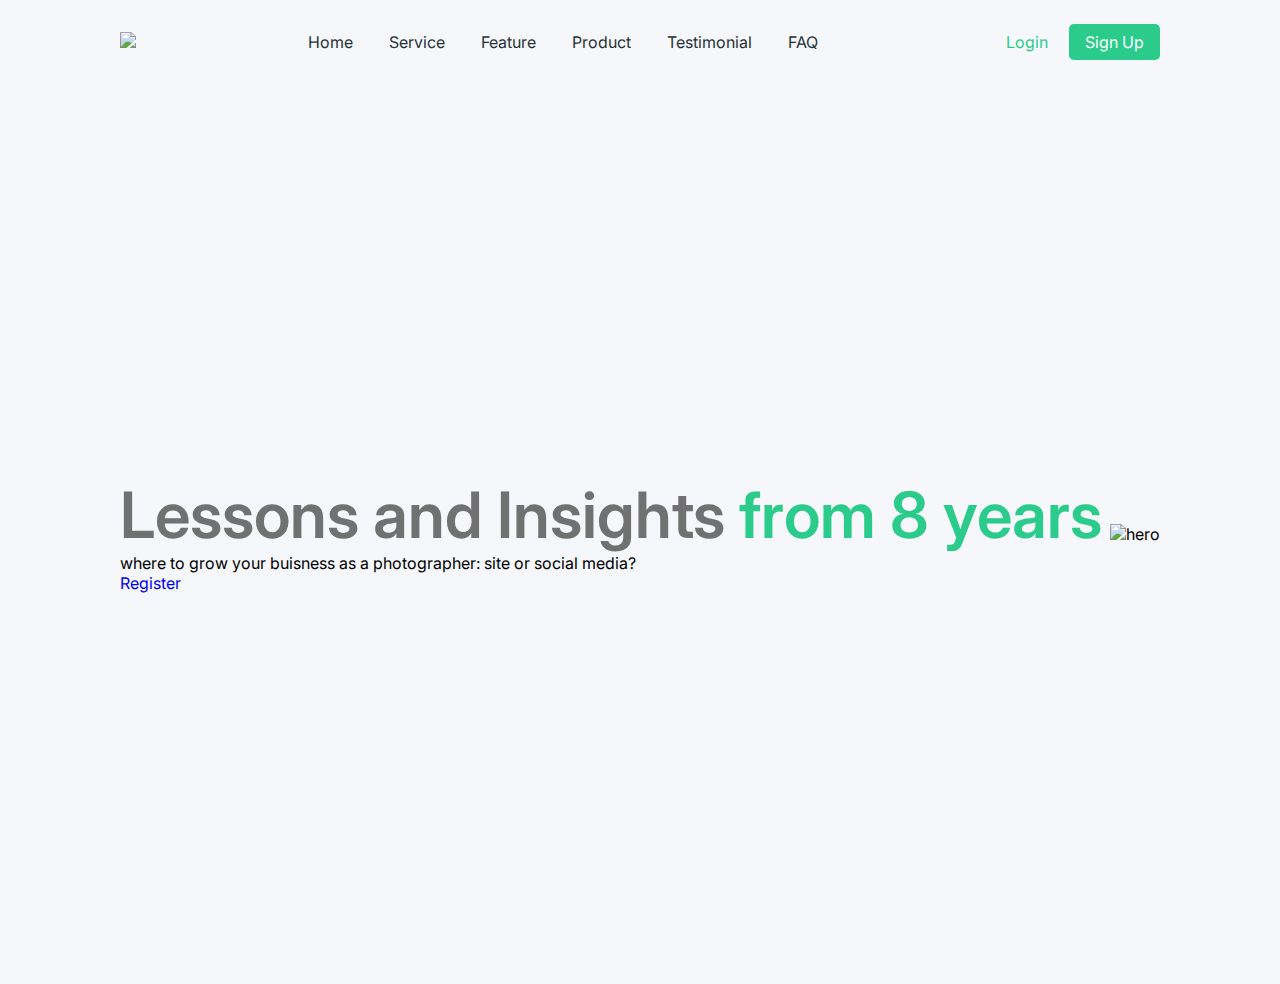
==== index.html @ 5021c99b "first commit" ====
<!DOCTYPE html>
<html>
  <head>
    <title>NexCent</title>
    <link rel="stylesheet" href="style.css" />
  </head>
  <body>
    <header class="header">
      <a href="#"><img src="Logo.svg" /></a>
      <nav class="navbar">
        <a href="#">Home</a>
        <a href="#">Service</a>
        <a href="#">Feature</a>
        <a href="#">Product</a>
        <a href="#">Testimonial</a>
        <a href="#">FAQ</a>
      </nav>
      <div class="logup-btns">
        <a href="#" class="login-btn">Login</a>
        <a href="#" class="signup-btn">Sign Up</a>
      </div>
    </header>
    <section class="hero container">
      <div class="hero-content">
        <h1>Lessons and Insights <span>from 8 years</span></h1>
        <p>
          where to grow your buisness as a photographer: site or social media?
        </p>
        <a href="#">Register</a>
      </div>
      <div>
        <img src="Illustration.svg" alt="hero" />
      </div>
    </section>
    <s
  </body>
</html>
---- style.css ----
@import url("https://fonts.googleapis.com/css2?family=Inter:wght@100..900&display=swap");

:root {
  --Primary-color: #2bcb8b;
  --secondary-color: #263238;
  --info-color: #2194f3;
  --silver-color: #f5f7fa;
  --Neutral-blackcolor: #263238;
  --Grey-color: #717171;
}

* {
  margin: 0;
  padding: 0;
  font-family: "Inter", sans-serif;
  box-sizing: border-box;
  border: none;
  text-decoration: none;
  transition: 0.2s linear;
}

body {
  width: 100%;
  margin: 0 auto;

  overflow: hidden;
}
.header {
  display: flex;
  justify-content: space-between;
  align-items: center;
  padding: 1.7rem 120px;
  background-color: var(--silver-color);
  height: 84px;
}
.header .navbar a {
  margin: 0 1rem;
  color: var(--Neutral-blackcolor);
}

.header .navbar a:hover {
  color: var(--Primary-color);
  border-bottom: 0.1rem solid var(--Primary-color);
  padding-bottom: 0.5rem;
}
.logup-btns {
  display: flex;
  align-items: center;
  justify-content: center;
}
.login-btn {
  color: var(--Primary-color);
  padding: 0.5rem 1rem;
  border-radius: 0.3rem;
  margin-right: 0.3rem;
}
.signup-btn {
  background-color: var(--Primary-color);
  color: #ffffff;

  padding: 0.5rem 1rem;
  border-radius: 0.3rem;
}
.login-btn:hover {
  border: 0.1rem solid var(--Primary-color);
}
.container {
  padding: 0 120px;
}
.hero {
  background-color: var(--silver-color);
  display: flex;
  align-items: center;
  justify-content: space-between;
  height: 100vh;
}
h1,
h2,
h3,
h4,
h5,
h6 {
  color: var(--Grey-color);
}
h1 {
  font-weight: 600;
  font-size: 4rem;
}
.hero .hero-content span {
  color: var(--Primary-color);
}
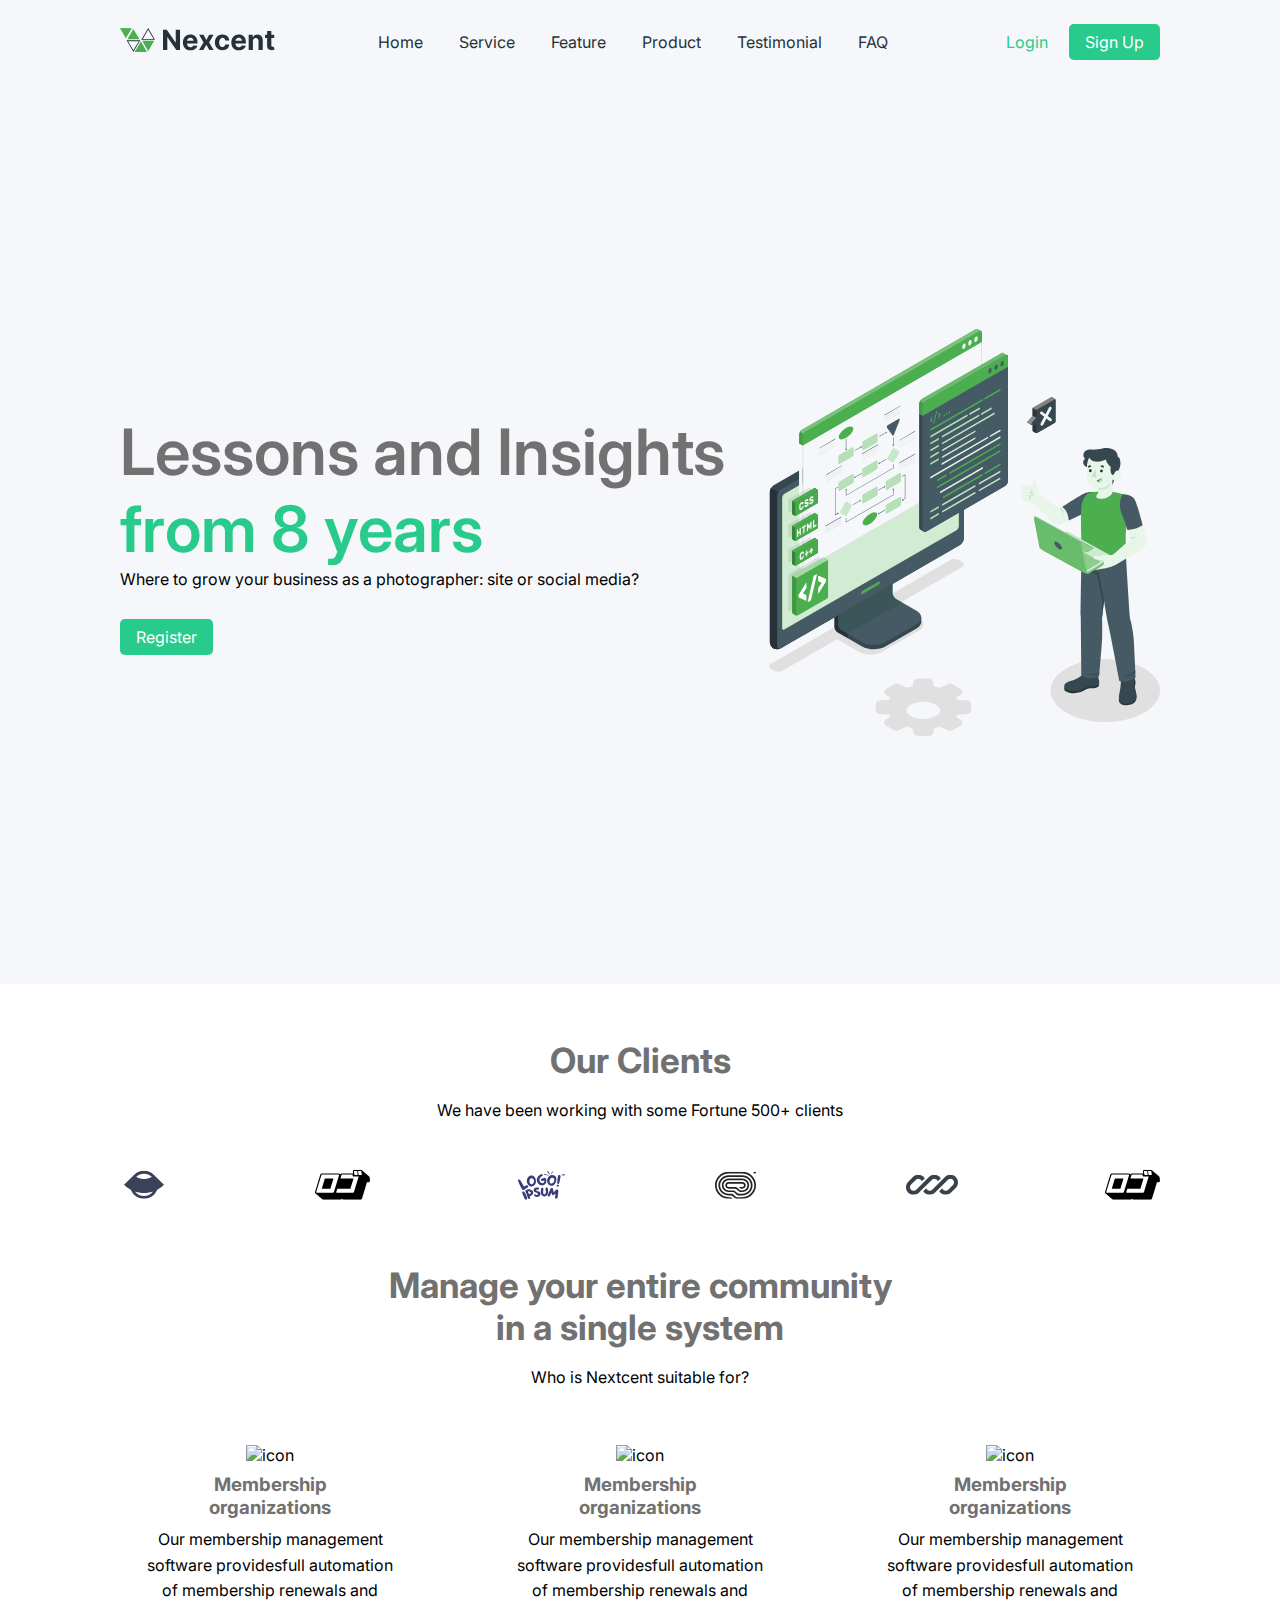
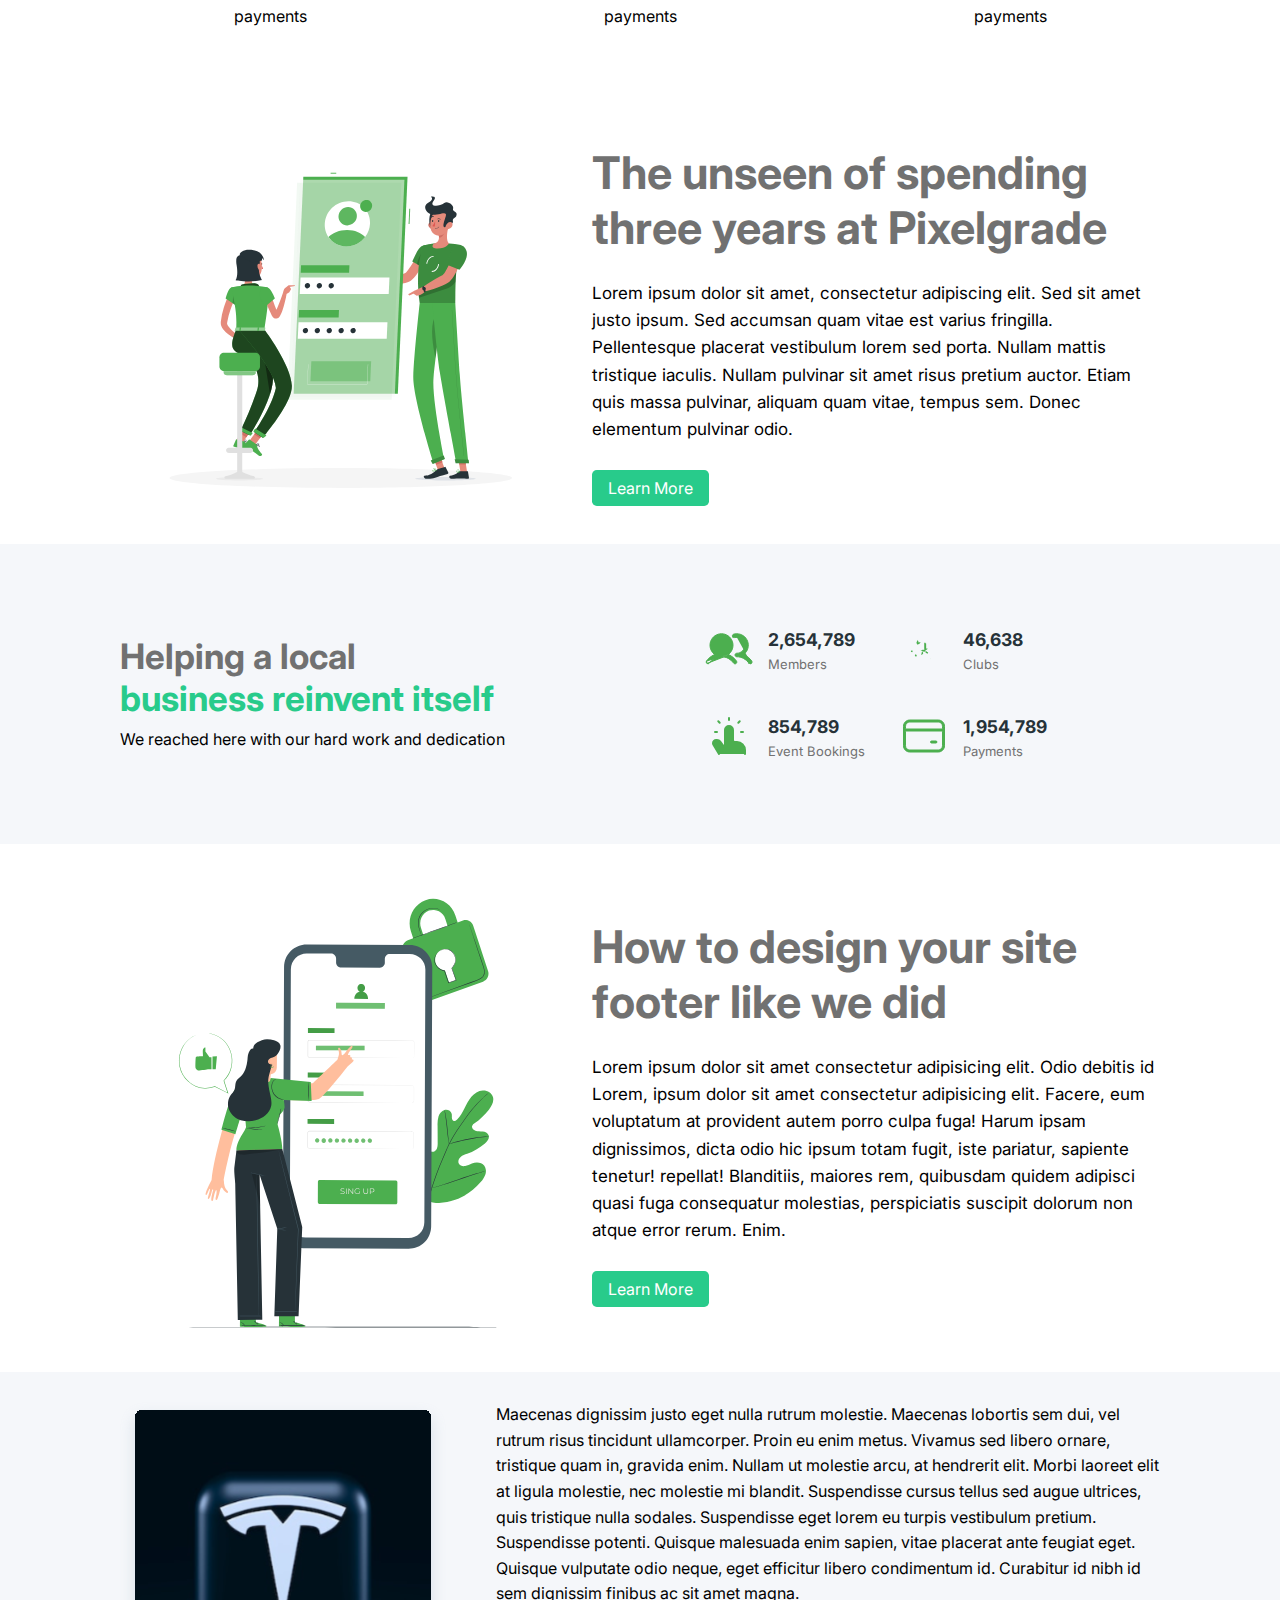
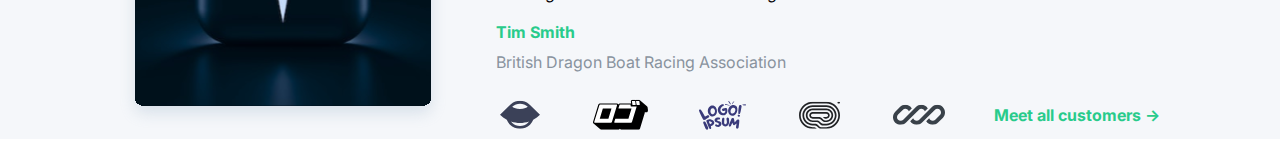
==== commit c9a1f519: "clean up" ====
--- a/index.html
+++ b/index.html
@@ -4,9 +4,10 @@
     <title>NexCent</title>
     <link rel="stylesheet" href="style.css" />
   </head>
+
   <body>
     <header class="header">
-      <a href="#"><img src="Logo.svg" /></a>
+      <a href="#"> <img src="images/Logo.svg" alt="logo" /></a>
       <nav class="navbar">
         <a href="#">Home</a>
         <a href="#">Service</a>
@@ -15,23 +16,148 @@
         <a href="#">Testimonial</a>
         <a href="#">FAQ</a>
       </nav>
-      <div class="logup-btns">
-        <a href="#" class="login-btn">Login</a>
-        <a href="#" class="signup-btn">Sign Up</a>
+      <div class="btns">
+        <a href="#" class="btn-secondary">Login</a>
+        <a href="#" class="btn-primary">Sign Up</a>
       </div>
     </header>
     <section class="hero container">
       <div class="hero-content">
-        <h1>Lessons and Insights <span>from 8 years</span></h1>
+        <h1>Lessons and Insights <span>from 8 years </span></h1>
         <p>
-          where to grow your buisness as a photographer: site or social media?
+          Where to grow your business as a photographer: site or social media?
         </p>
         <a href="#">Register</a>
       </div>
       <div>
-        <img src="Illustration.svg" alt="hero" />
+        <img src="images/Illustration.svg" alt="hero" />
       </div>
     </section>
-    <s
+    <section class="container clients">
+      <h2>Our Clients</h2>
+      <p>We have been working with some Fortune 500+ clients</p>
+      <div class="logos">
+        <img src="images/Logo-0.svg" alt="logo 1" />
+        <img src="images/Logo-1.svg" alt="logo 2" />
+        <img src="images/Logo-2.svg" alt="Logo 3" />
+        <img src="images/Logo-3.svg" alt="Logo 4" />
+        <img src="images/Logo-4.svg" alt="Logo-5" />
+        <img src="images/Logo-5.svg" alt="logo 6" />
+      </div>
+    </section>
+    <section class="container who">
+      <h2>Manage your entire community <br> in a single system</h2>
+      <p>Who is Nextcent suitable for?</p>
+      <div class="suitable-items">
+        <div class="suitable-card">
+          <img src="images/icon-1.svg" alt="icon" />
+          <h3>Membership <br> organizations</h3>
+          <p>
+            Our membership management software providesfull automation of
+            membership renewals and payments
+          </p>
+        </div>
+        <div class="suitable-card">
+          <img src="images/icon-2.svg" alt="icon" />
+          <h3>Membership </br> organizations</h3>
+          <p>
+            Our membership management software providesfull automation of
+            membership renewals and payments
+          </p>
+        </div>
+        <div class="suitable-card">
+          <img src="images/icon-3.svg" alt="icon" />
+          <h3>Membership </br>organizations</h3>
+          <p>
+            Our membership management software providesfull automation of
+            membership renewals and payments
+          </p>
+        </div>
+      </div>
+    </section>
+    <section class="container unseen">
+      <div>
+        <img src="images/unseen-img.svg" alt="unseen img">
+      </div>
+      <div class="unseen-content">
+        <h3 class="unseen-header">The unseen of spending three years at Pixelgrade</h3>
+        <p>Lorem ipsum dolor sit amet, consectetur adipiscing elit. Sed sit amet justo ipsum. Sed accumsan quam vitae est varius fringilla. Pellentesque placerat vestibulum lorem sed porta. Nullam mattis tristique iaculis. Nullam pulvinar sit amet risus pretium auctor. Etiam quis massa pulvinar, aliquam quam vitae, tempus sem. Donec elementum pulvinar odio.</p>
+      <a href="#">Learn More</a>
+      </div>
+    </section>
+    <section class="container local">
+      <div>
+        <h3>Helping a local  <span> </br>business reinvent itself</span></h3>
+        <p>We reached here with our hard work and dedication</p>
+      </div>
+      <div class="main">
+      <div class="item-div">
+        <div class="icon-div">
+          <img src="images/Icon-1-local.svg" alt="icon">
+        </div>
+        <div>
+          <p class="local-number">2,654,789</p>
+          <p class="local-p">Members</p>
+        </div>
+      </div>
+      <div class="item-div">
+        <div class="icon-div">
+          <img src="images/Icon-2-local.svg" alt="icon">
+        </div>
+        <div>
+          <p class="local-number">46,638</p>
+          <p class="local-p">Clubs</p>
+        </div>
+      </div>
+      <div class="item-div">
+        <div class="icon-div">
+          <img src="images/Icon-3-local.svg" alt="icon">
+        </div>
+        <div>
+          <p class="local-number">854,789</p>
+          <p class="local-p">Event Bookings</p>
+        </div>
+      </div>
+      <div class="item-div">
+        <div class="icon-div">
+          <img src="images/Icon-4-local.svg" alt="icon">
+        </div>
+        <div>
+          <p class="local-number">1,954,789</p>
+          <p class="local-p">Payments</p>
+        </div>
+      </div>
+      </div>
+    </section>
+    <section class="container pana">
+      <div>
+        <img src="images/pana.svg" alt="Illustration">
+      </div>
+      <div>
+        <h3>How to design your site footer like we did</h3>
+        <p> Lorem ipsum dolor sit amet consectetur adipisicing elit. Odio debitis id Lorem, ipsum dolor sit amet consectetur adipisicing elit. Facere, eum voluptatum at provident autem porro culpa fuga! Harum ipsam dignissimos, dicta odio hic ipsum totam fugit, iste pariatur, sapiente tenetur! repellat! Blanditiis, maiores rem, quibusdam quidem adipisci quasi fuga consequatur molestias, perspiciatis suscipit dolorum non atque error rerum. Enim.</p>
+        <a href="#">Learn More</a>
+      </div>
+    </section>
+    <section class="container tesla">
+      <div>
+        <img src="images/tesla-img.svg" alt="tesla logo" class="tesla-img">
+      </div>
+      <div>
+        
+        <p>Maecenas dignissim justo eget nulla rutrum molestie. Maecenas lobortis sem dui, vel rutrum risus tincidunt ullamcorper. Proin eu enim metus. Vivamus sed libero ornare, tristique quam in, gravida enim. Nullam ut molestie arcu, at hendrerit elit. Morbi laoreet elit at ligula molestie, nec molestie mi blandit. Suspendisse cursus tellus sed augue ultrices, quis tristique nulla sodales. Suspendisse eget lorem eu turpis vestibulum pretium. Suspendisse potenti. Quisque malesuada enim sapien, vitae placerat ante feugiat eget. Quisque vulputate odio neque, eget efficitur libero condimentum id. Curabitur id nibh id sem dignissim finibus ac sit amet magna.</p>
+      <strong>Tim Smith</strong>
+      <p class="light">British Dragon Boat Racing Association</p>
+      <div class="tesla-logos">
+
+        <img src="images/Logo-0.svg" alt="logo 1" />
+        <img src="images/Logo-1.svg" alt="logo 2" />
+        <img src="images/Logo-2.svg" alt="Logo 3" />
+        <img src="images/Logo-3.svg" alt="Logo 4" />
+        <img src="images/Logo-4.svg" alt="Logo-5" />
+        <strong>Meet all customers &rarr;</strong>
+      </div>
+      </div>
+    </section>
   </body>
 </html>
--- a/style.css
+++ b/style.css
@@ -1,41 +1,46 @@
 @import url("https://fonts.googleapis.com/css2?family=Inter:wght@100..900&display=swap");
 
 :root {
-  --Primary-color: #2bcb8b;
-  --secondary-color: #263238;
-  --info-color: #2194f3;
-  --silver-color: #f5f7fa;
-  --Neutral-blackcolor: #263238;
+  --Primary-color: #28cb8b;
+  --Secoundary-color: #263238;
+  --Info-color: #2194f3;
+  --Silver-color: #f5f7fa;
+  --Neutral-black-color: #263238;
   --Grey-color: #717171;
+  --Light-Grey-color: #89939e;
+}
+
+body {
+  max-width: 1440px;
+  width: 100%;
+  margin: auto;
+  overflow-x: hidden;
 }
 
 * {
   margin: 0;
   padding: 0;
-  font-family: "Inter", sans-serif;
   box-sizing: border-box;
   border: none;
   text-decoration: none;
+  font-family: "Inter", sans-serif;
   transition: 0.2s linear;
 }
-
-body {
-  width: 100%;
-  margin: 0 auto;
-
-  overflow: hidden;
+p {
+  line-height: 1.6;
 }
 .header {
-  display: flex;
-  justify-content: space-between;
-  align-items: center;
+  background-color: var(--Silver-color);
+  display: flex;
+  align-items: center;
+  justify-content: space-between;
   padding: 1.7rem 120px;
-  background-color: var(--silver-color);
   height: 84px;
 }
+
 .header .navbar a {
   margin: 0 1rem;
-  color: var(--Neutral-blackcolor);
+  color: var(--Neutral-black-color);
 }
 
 .header .navbar a:hover {
@@ -43,37 +48,51 @@
   border-bottom: 0.1rem solid var(--Primary-color);
   padding-bottom: 0.5rem;
 }
-.logup-btns {
-  display: flex;
-  align-items: center;
-  justify-content: center;
-}
-.login-btn {
-  color: var(--Primary-color);
-  padding: 0.5rem 1rem;
-  border-radius: 0.3rem;
-  margin-right: 0.3rem;
-}
-.signup-btn {
-  background-color: var(--Primary-color);
-  color: #ffffff;
-
-  padding: 0.5rem 1rem;
-  border-radius: 0.3rem;
-}
-.login-btn:hover {
+
+.btns {
+  display: flex;
+  align-items: center;
+  justify-content: center;
+}
+
+.btn-primary {
+  background-color: var(--Primary-color);
+  color: #ffffff;
+  padding: 0.5rem 1rem;
+  border-radius: 0.3rem;
+  margin-left: 0.3rem;
+}
+
+.btn-secondary {
+  color: var(--Primary-color);
+  padding: 0.5rem 1rem;
+  border-radius: 0.3rem;
+}
+
+.btn-secondary:hover {
   border: 0.1rem solid var(--Primary-color);
 }
+
 .container {
   padding: 0 120px;
 }
+.hero-content a:link {
+  background-color: var(--Primary-color);
+  color: #ffffff;
+  padding: 0.5rem 1rem;
+  border-radius: 0.3rem;
+  display: inline-block;
+  margin-top: 1.7rem;
+}
 .hero {
-  background-color: var(--silver-color);
+  background-color: var(--Silver-color);
   display: flex;
   align-items: center;
   justify-content: space-between;
   height: 100vh;
-}
+  margin-bottom: 40px;
+}
+
 h1,
 h2,
 h3,
@@ -82,10 +101,170 @@
 h6 {
   color: var(--Grey-color);
 }
+
 h1 {
   font-weight: 600;
   font-size: 4rem;
 }
-.hero .hero-content span {
-  color: var(--Primary-color);
-}
+
+.hero .hero_content span {
+  color: var(--Primary-color);
+}
+
+.clients,
+.who {
+  display: flex;
+  flex-direction: column;
+  gap: 17px;
+  align-items: center;
+  width: 100%;
+  padding-top: 15px;
+  padding-bottom: 15px;
+  margin-bottom: 25px;
+}
+h2 {
+  font-size: 35px;
+  text-align: center;
+}
+
+.logos {
+  display: flex;
+  width: 100%;
+  justify-content: space-between;
+  margin-top: 20px;
+}
+
+.suitable-items {
+  display: flex;
+  justify-content: space-between;
+  width: 100%;
+
+  /* display: inline-flex; */
+}
+
+.suitable-card {
+  width: 300px;
+  height: 260px;
+  display: flex;
+  flex-direction: column;
+  padding: 24px;
+  gap: 8px;
+  text-align: center;
+  align-items: center;
+  justify-content: center;
+}
+
+.unseen {
+  display: flex;
+  align-items: center;
+  justify-content: center;
+  gap: 30px;
+}
+.unseen-header {
+  font-size: 45px;
+  margin-bottom: 25px;
+}
+.unseen p {
+  font-size: 17px;
+}
+.unseen-content a {
+  background-color: var(--Primary-color);
+  color: #ffffff;
+  padding: 0.5rem 1rem;
+  border-radius: 0.3rem;
+  display: inline-block;
+  margin-top: 1.7rem;
+}
+
+.local {
+  display: flex;
+  gap: 200px;
+  align-items: center;
+  background-color: var(--Silver-color);
+  height: 300px;
+  width: 100%;
+  margin-bottom: 20px;
+  /* justify-content: space-between; */
+}
+.local h3 {
+  font-size: 35px;
+  margin-bottom: 8px;
+}
+span {
+  color: var(--Primary-color);
+}
+.item-div {
+  display: flex;
+  gap: 15px;
+  align-items: center;
+}
+.main {
+  display: grid;
+  grid-template-columns: 1fr 1fr;
+  grid-template-rows: 1fr 1fr;
+  gap: 35px;
+}
+.local-number {
+  font-weight: bold;
+  color: var(--Secoundary-color);
+  font-size: 1.1rem;
+}
+.local-p {
+  font-size: 13px;
+  color: var(--Grey-color);
+}
+
+.pana {
+  display: flex;
+  align-items: center;
+  justify-content: center;
+  gap: 30px;
+  padding-top: 30px;
+  margin-bottom: 40px;
+}
+.pana h3 {
+  font-size: 45px;
+  margin-bottom: 25px;
+}
+.pana p {
+  font-size: 17px;
+}
+.pana a {
+  background-color: var(--Primary-color);
+  color: #ffffff;
+  padding: 0.5rem 1rem;
+  border-radius: 0.3rem;
+  display: inline-block;
+  margin-top: 1.7rem;
+}
+
+.tesla {
+  display: flex;
+
+  gap: 50px;
+  padding-top: 30px;
+  margin-bottom: 20px;
+  background-color: var(--Silver-color);
+}
+.tesla-img {
+  width: 326px;
+  height: 326px;
+  /* border-radius: 8px; */
+}
+.tesla strong {
+  color: var(--Primary-color);
+}
+.tesla p {
+  margin-bottom: 15px;
+}
+.light {
+  font-size: 1rem;
+  font-weight: 400;
+  color: var(--Light-Grey-color);
+  margin-top: 8px;
+}
+.tesla-logos {
+  display: flex;
+  justify-content: space-between;
+  align-items: center;
+}
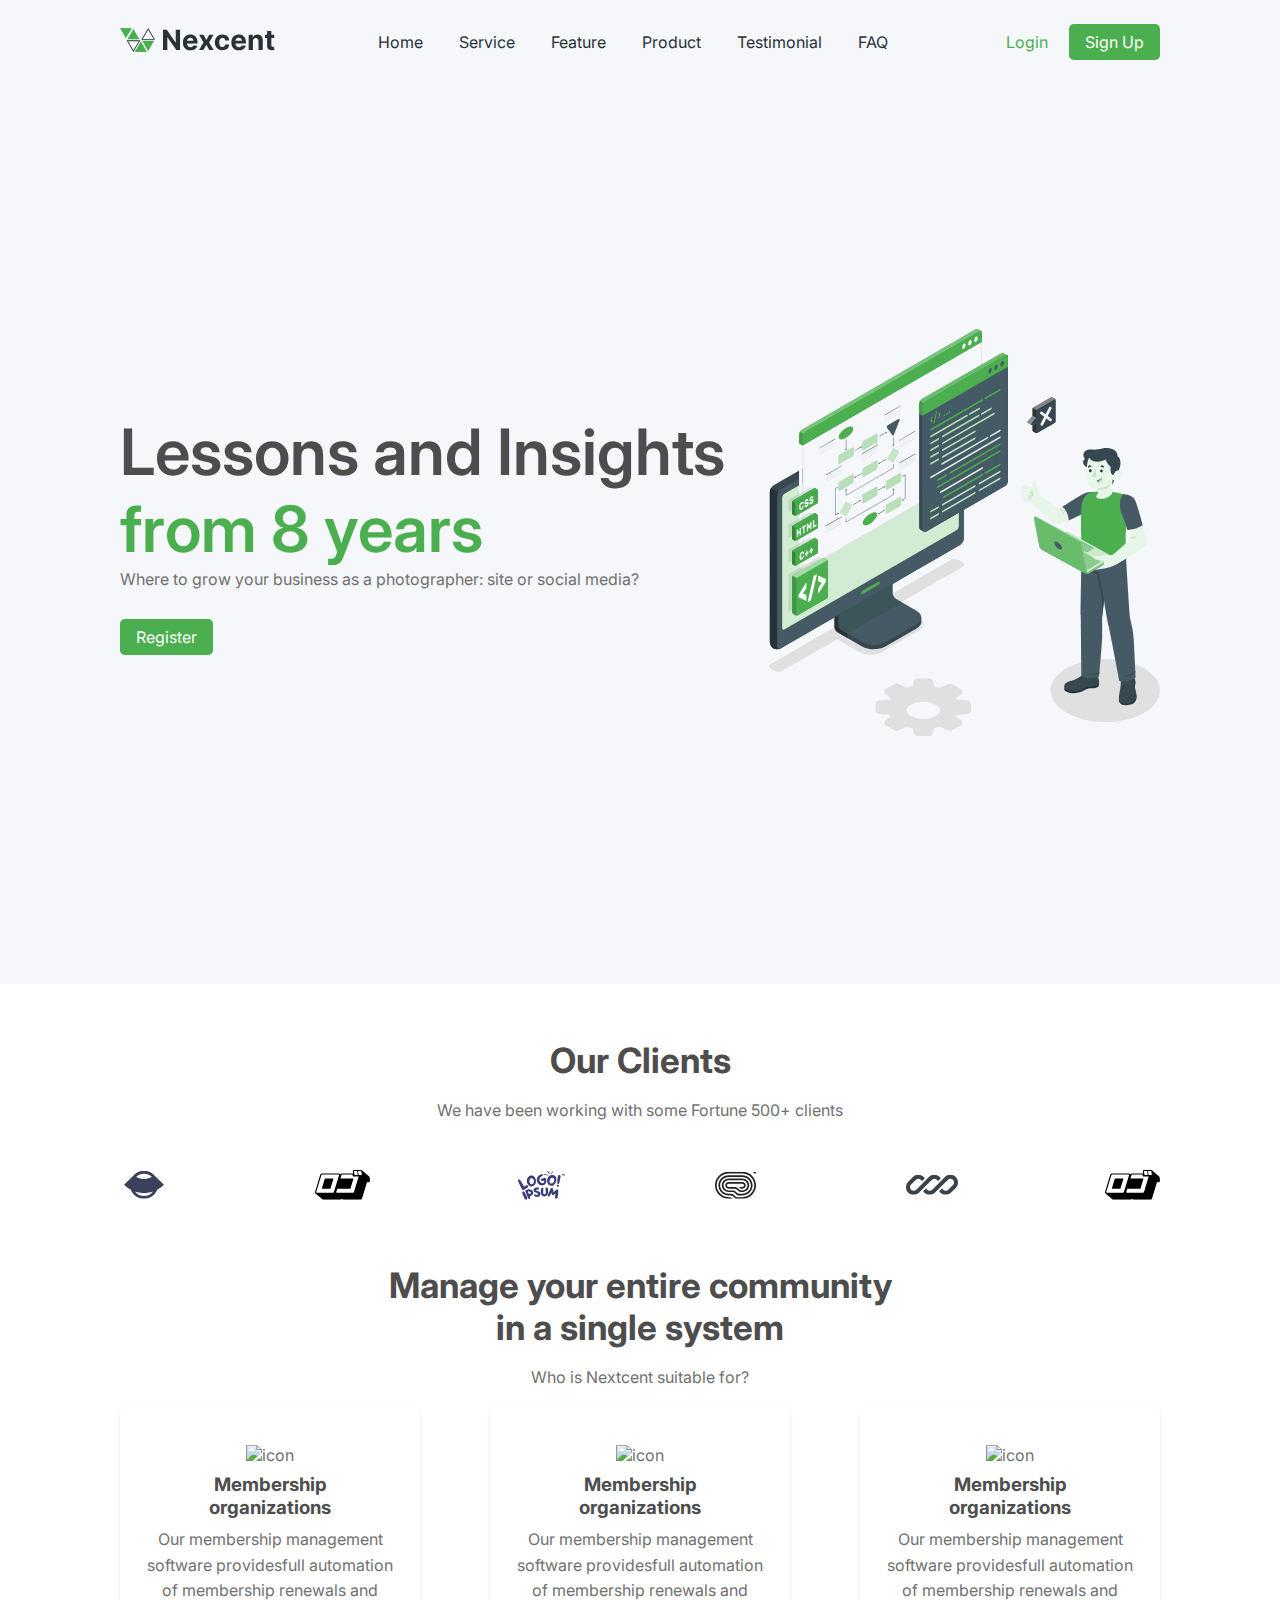
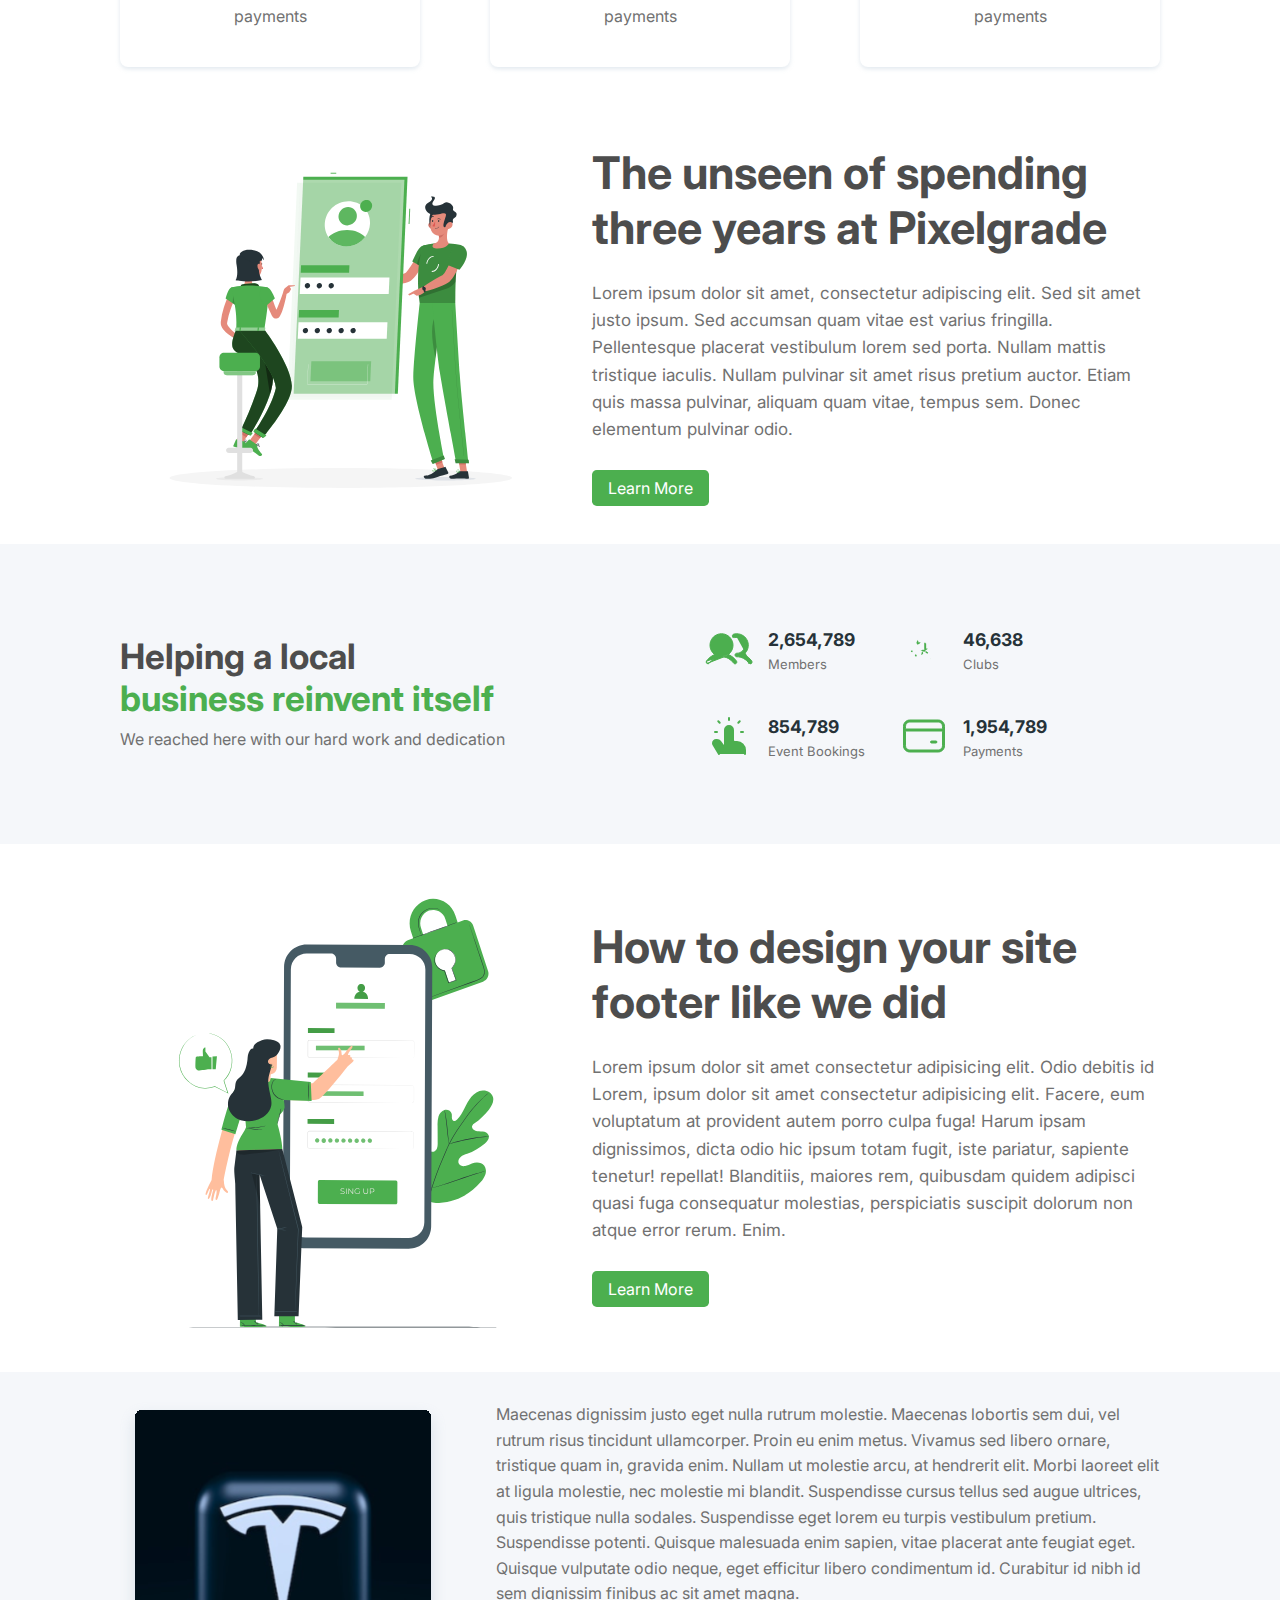
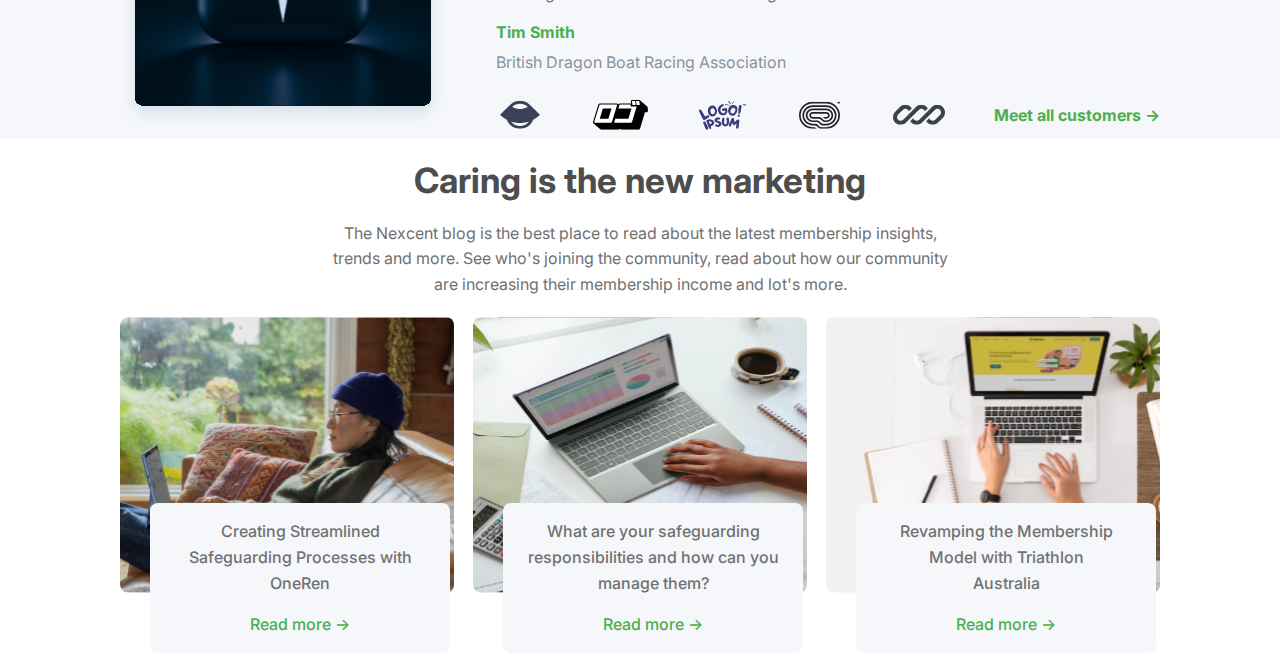
==== commit 91395f15: "update" ====
--- a/index.html
+++ b/index.html
@@ -46,12 +46,18 @@
       </div>
     </section>
     <section class="container who">
-      <h2>Manage your entire community <br> in a single system</h2>
+      <h2>
+        Manage your entire community <br />
+        in a single system
+      </h2>
       <p>Who is Nextcent suitable for?</p>
       <div class="suitable-items">
         <div class="suitable-card">
           <img src="images/icon-1.svg" alt="icon" />
-          <h3>Membership <br> organizations</h3>
+          <h3>
+            Membership <br />
+            organizations
+          </h3>
           <p>
             Our membership management software providesfull automation of
             membership renewals and payments
@@ -59,7 +65,10 @@
         </div>
         <div class="suitable-card">
           <img src="images/icon-2.svg" alt="icon" />
-          <h3>Membership </br> organizations</h3>
+          <h3>
+            Membership <br />
+            organizations
+          </h3>
           <p>
             Our membership management software providesfull automation of
             membership renewals and payments
@@ -67,7 +76,7 @@
         </div>
         <div class="suitable-card">
           <img src="images/icon-3.svg" alt="icon" />
-          <h3>Membership </br>organizations</h3>
+          <h3>Membership <br />organizations</h3>
           <p>
             Our membership management software providesfull automation of
             membership renewals and payments
@@ -77,86 +86,152 @@
     </section>
     <section class="container unseen">
       <div>
-        <img src="images/unseen-img.svg" alt="unseen img">
+        <img src="images/unseen-img.svg" alt="unseen img" />
       </div>
       <div class="unseen-content">
-        <h3 class="unseen-header">The unseen of spending three years at Pixelgrade</h3>
-        <p>Lorem ipsum dolor sit amet, consectetur adipiscing elit. Sed sit amet justo ipsum. Sed accumsan quam vitae est varius fringilla. Pellentesque placerat vestibulum lorem sed porta. Nullam mattis tristique iaculis. Nullam pulvinar sit amet risus pretium auctor. Etiam quis massa pulvinar, aliquam quam vitae, tempus sem. Donec elementum pulvinar odio.</p>
-      <a href="#">Learn More</a>
+        <h3 class="unseen-header">
+          The unseen of spending three years at Pixelgrade
+        </h3>
+        <p>
+          Lorem ipsum dolor sit amet, consectetur adipiscing elit. Sed sit amet
+          justo ipsum. Sed accumsan quam vitae est varius fringilla.
+          Pellentesque placerat vestibulum lorem sed porta. Nullam mattis
+          tristique iaculis. Nullam pulvinar sit amet risus pretium auctor.
+          Etiam quis massa pulvinar, aliquam quam vitae, tempus sem. Donec
+          elementum pulvinar odio.
+        </p>
+        <a href="#">Learn More</a>
       </div>
     </section>
     <section class="container local">
       <div>
-        <h3>Helping a local  <span> </br>business reinvent itself</span></h3>
+        <h3>
+          Helping a local <span> <br />business reinvent itself</span>
+        </h3>
         <p>We reached here with our hard work and dedication</p>
       </div>
       <div class="main">
-      <div class="item-div">
-        <div class="icon-div">
-          <img src="images/Icon-1-local.svg" alt="icon">
-        </div>
-        <div>
-          <p class="local-number">2,654,789</p>
-          <p class="local-p">Members</p>
-        </div>
-      </div>
-      <div class="item-div">
-        <div class="icon-div">
-          <img src="images/Icon-2-local.svg" alt="icon">
-        </div>
-        <div>
-          <p class="local-number">46,638</p>
-          <p class="local-p">Clubs</p>
-        </div>
-      </div>
-      <div class="item-div">
-        <div class="icon-div">
-          <img src="images/Icon-3-local.svg" alt="icon">
-        </div>
-        <div>
-          <p class="local-number">854,789</p>
-          <p class="local-p">Event Bookings</p>
-        </div>
-      </div>
-      <div class="item-div">
-        <div class="icon-div">
-          <img src="images/Icon-4-local.svg" alt="icon">
-        </div>
-        <div>
-          <p class="local-number">1,954,789</p>
-          <p class="local-p">Payments</p>
-        </div>
-      </div>
+        <div class="item-div">
+          <div class="icon-div">
+            <img src="images/Icon-1-local.svg" alt="icon" />
+          </div>
+          <div>
+            <p class="local-number">2,654,789</p>
+            <p class="local-p">Members</p>
+          </div>
+        </div>
+        <div class="item-div">
+          <div class="icon-div">
+            <img src="images/Icon-2-local.svg" alt="icon" />
+          </div>
+          <div>
+            <p class="local-number">46,638</p>
+            <p class="local-p">Clubs</p>
+          </div>
+        </div>
+        <div class="item-div">
+          <div class="icon-div">
+            <img src="images/Icon-3-local.svg" alt="icon" />
+          </div>
+          <div>
+            <p class="local-number">854,789</p>
+            <p class="local-p">Event Bookings</p>
+          </div>
+        </div>
+        <div class="item-div">
+          <div class="icon-div">
+            <img src="images/Icon-4-local.svg" alt="icon" />
+          </div>
+          <div>
+            <p class="local-number">1,954,789</p>
+            <p class="local-p">Payments</p>
+          </div>
+        </div>
       </div>
     </section>
     <section class="container pana">
       <div>
-        <img src="images/pana.svg" alt="Illustration">
+        <img src="images/pana.svg" alt="Illustration" />
       </div>
       <div>
         <h3>How to design your site footer like we did</h3>
-        <p> Lorem ipsum dolor sit amet consectetur adipisicing elit. Odio debitis id Lorem, ipsum dolor sit amet consectetur adipisicing elit. Facere, eum voluptatum at provident autem porro culpa fuga! Harum ipsam dignissimos, dicta odio hic ipsum totam fugit, iste pariatur, sapiente tenetur! repellat! Blanditiis, maiores rem, quibusdam quidem adipisci quasi fuga consequatur molestias, perspiciatis suscipit dolorum non atque error rerum. Enim.</p>
+        <p>
+          Lorem ipsum dolor sit amet consectetur adipisicing elit. Odio debitis
+          id Lorem, ipsum dolor sit amet consectetur adipisicing elit. Facere,
+          eum voluptatum at provident autem porro culpa fuga! Harum ipsam
+          dignissimos, dicta odio hic ipsum totam fugit, iste pariatur, sapiente
+          tenetur! repellat! Blanditiis, maiores rem, quibusdam quidem adipisci
+          quasi fuga consequatur molestias, perspiciatis suscipit dolorum non
+          atque error rerum. Enim.
+        </p>
         <a href="#">Learn More</a>
       </div>
     </section>
     <section class="container tesla">
       <div>
-        <img src="images/tesla-img.svg" alt="tesla logo" class="tesla-img">
-      </div>
-      <div>
-        
-        <p>Maecenas dignissim justo eget nulla rutrum molestie. Maecenas lobortis sem dui, vel rutrum risus tincidunt ullamcorper. Proin eu enim metus. Vivamus sed libero ornare, tristique quam in, gravida enim. Nullam ut molestie arcu, at hendrerit elit. Morbi laoreet elit at ligula molestie, nec molestie mi blandit. Suspendisse cursus tellus sed augue ultrices, quis tristique nulla sodales. Suspendisse eget lorem eu turpis vestibulum pretium. Suspendisse potenti. Quisque malesuada enim sapien, vitae placerat ante feugiat eget. Quisque vulputate odio neque, eget efficitur libero condimentum id. Curabitur id nibh id sem dignissim finibus ac sit amet magna.</p>
-      <strong>Tim Smith</strong>
-      <p class="light">British Dragon Boat Racing Association</p>
-      <div class="tesla-logos">
-
-        <img src="images/Logo-0.svg" alt="logo 1" />
-        <img src="images/Logo-1.svg" alt="logo 2" />
-        <img src="images/Logo-2.svg" alt="Logo 3" />
-        <img src="images/Logo-3.svg" alt="Logo 4" />
-        <img src="images/Logo-4.svg" alt="Logo-5" />
-        <strong>Meet all customers &rarr;</strong>
-      </div>
+        <img src="images/tesla-img.svg" alt="tesla logo" class="tesla-img" />
+      </div>
+      <div>
+        <p>
+          Maecenas dignissim justo eget nulla rutrum molestie. Maecenas lobortis
+          sem dui, vel rutrum risus tincidunt ullamcorper. Proin eu enim metus.
+          Vivamus sed libero ornare, tristique quam in, gravida enim. Nullam ut
+          molestie arcu, at hendrerit elit. Morbi laoreet elit at ligula
+          molestie, nec molestie mi blandit. Suspendisse cursus tellus sed augue
+          ultrices, quis tristique nulla sodales. Suspendisse eget lorem eu
+          turpis vestibulum pretium. Suspendisse potenti. Quisque malesuada enim
+          sapien, vitae placerat ante feugiat eget. Quisque vulputate odio
+          neque, eget efficitur libero condimentum id. Curabitur id nibh id sem
+          dignissim finibus ac sit amet magna.
+        </p>
+        <strong>Tim Smith</strong>
+        <p class="light">British Dragon Boat Racing Association</p>
+        <div class="tesla-logos">
+          <img src="images/Logo-0.svg" alt="logo 1" />
+          <img src="images/Logo-1.svg" alt="logo 2" />
+          <img src="images/Logo-2.svg" alt="Logo 3" />
+          <img src="images/Logo-3.svg" alt="Logo 4" />
+          <img src="images/Logo-4.svg" alt="Logo-5" />
+          <strong>Meet all customers &rarr;</strong>
+        </div>
+      </div>
+    </section>
+    <section class="container caring">
+      <h2>Caring is the new marketing</h2>
+      <p>
+        The Nexcent blog is the best place to read about the latest membership
+        insights, <br />trends and more. See who's joining the community, read
+        about how our community <br />are increasing their membership income and
+        lot's more.​
+      </p>
+      <div class="position">
+        <div class="bkgrd-div one">
+          <div class="inner-div">
+            <p>
+              Creating Streamlined <br />Safeguarding Processes with
+              <br />OneRen
+            </p>
+            <p class="read-more">Read more &rarr;</p>
+          </div>
+        </div>
+        <div class="bkgrd-div two">
+          <div class="inner-div">
+            <p>
+              What are your safeguarding responsibilities and how can you manage
+              them?
+            </p>
+            <p class="read-more">Read more &rarr;</p>
+          </div>
+        </div>
+        <div class="bkgrd-div three">
+          <div class="inner-div">
+            <p>
+              Revamping the Membership <br />Model with Triathlon
+              <br />Australia
+            </p>
+            <p class="read-more">Read more &rarr;</p>
+          </div>
+        </div>
       </div>
     </section>
   </body>
--- a/style.css
+++ b/style.css
@@ -1,13 +1,16 @@
 @import url("https://fonts.googleapis.com/css2?family=Inter:wght@100..900&display=swap");
 
 :root {
-  --Primary-color: #28cb8b;
+  --Primary-color: #4caf4f;
   --Secoundary-color: #263238;
   --Info-color: #2194f3;
   --Silver-color: #f5f7fa;
   --Neutral-black-color: #263238;
+  --heading-color: #4d4d4d;
   --Grey-color: #717171;
   --Light-Grey-color: #89939e;
+  --inner-div-color: #f5f7fa;
+  --shadow-color: #abbed1;
 }
 
 body {
@@ -15,6 +18,7 @@
   width: 100%;
   margin: auto;
   overflow-x: hidden;
+  color: var(--Grey-color);
 }
 
 * {
@@ -99,7 +103,7 @@
 h4,
 h5,
 h6 {
-  color: var(--Grey-color);
+  color: var(--heading-color);
 }
 
 h1 {
@@ -148,10 +152,12 @@
   display: flex;
   flex-direction: column;
   padding: 24px;
+  border-radius: 8px;
   gap: 8px;
   text-align: center;
   align-items: center;
   justify-content: center;
+  box-shadow: 0 2px 4px #abbed157;
 }
 
 .unseen {
@@ -268,3 +274,54 @@
   justify-content: space-between;
   align-items: center;
 }
+
+.caring {
+  text-align: center;
+  display: flex;
+  flex-direction: column;
+  gap: 20px;
+}
+.position {
+  display: flex;
+  gap: 1.2rem;
+}
+.inner-div {
+  background-color: var(--inner-div-color);
+  width: 300px;
+  height: 150px;
+  padding: 16px;
+  border-radius: 8px;
+  display: flex;
+  flex-direction: column;
+  gap: 16px;
+  text-align: center;
+  align-items: center;
+  font-weight: 500;
+
+  position: absolute;
+  bottom: 0;
+  transform: translate(10%, 40%);
+}
+.read-more {
+  color: var(--Primary-color);
+}
+.bkgrd-div {
+  height: 276px;
+  width: 358px;
+  border-radius: 8px;
+  /* background: #2194f3; */
+  position: relative;
+}
+.one {
+  background-image: url(images/position-img-1.svg);
+  background-size: cover;
+}
+.two {
+  background-image: url(images/position-img-2.svg);
+  background-size: cover;
+}
+.three {
+  background-image: url(images/position-img-3.svg);
+  background-size: cover;
+}
+/* box-shadow: 0 12px 24px rgba(0, 0, 0, 0.25); */
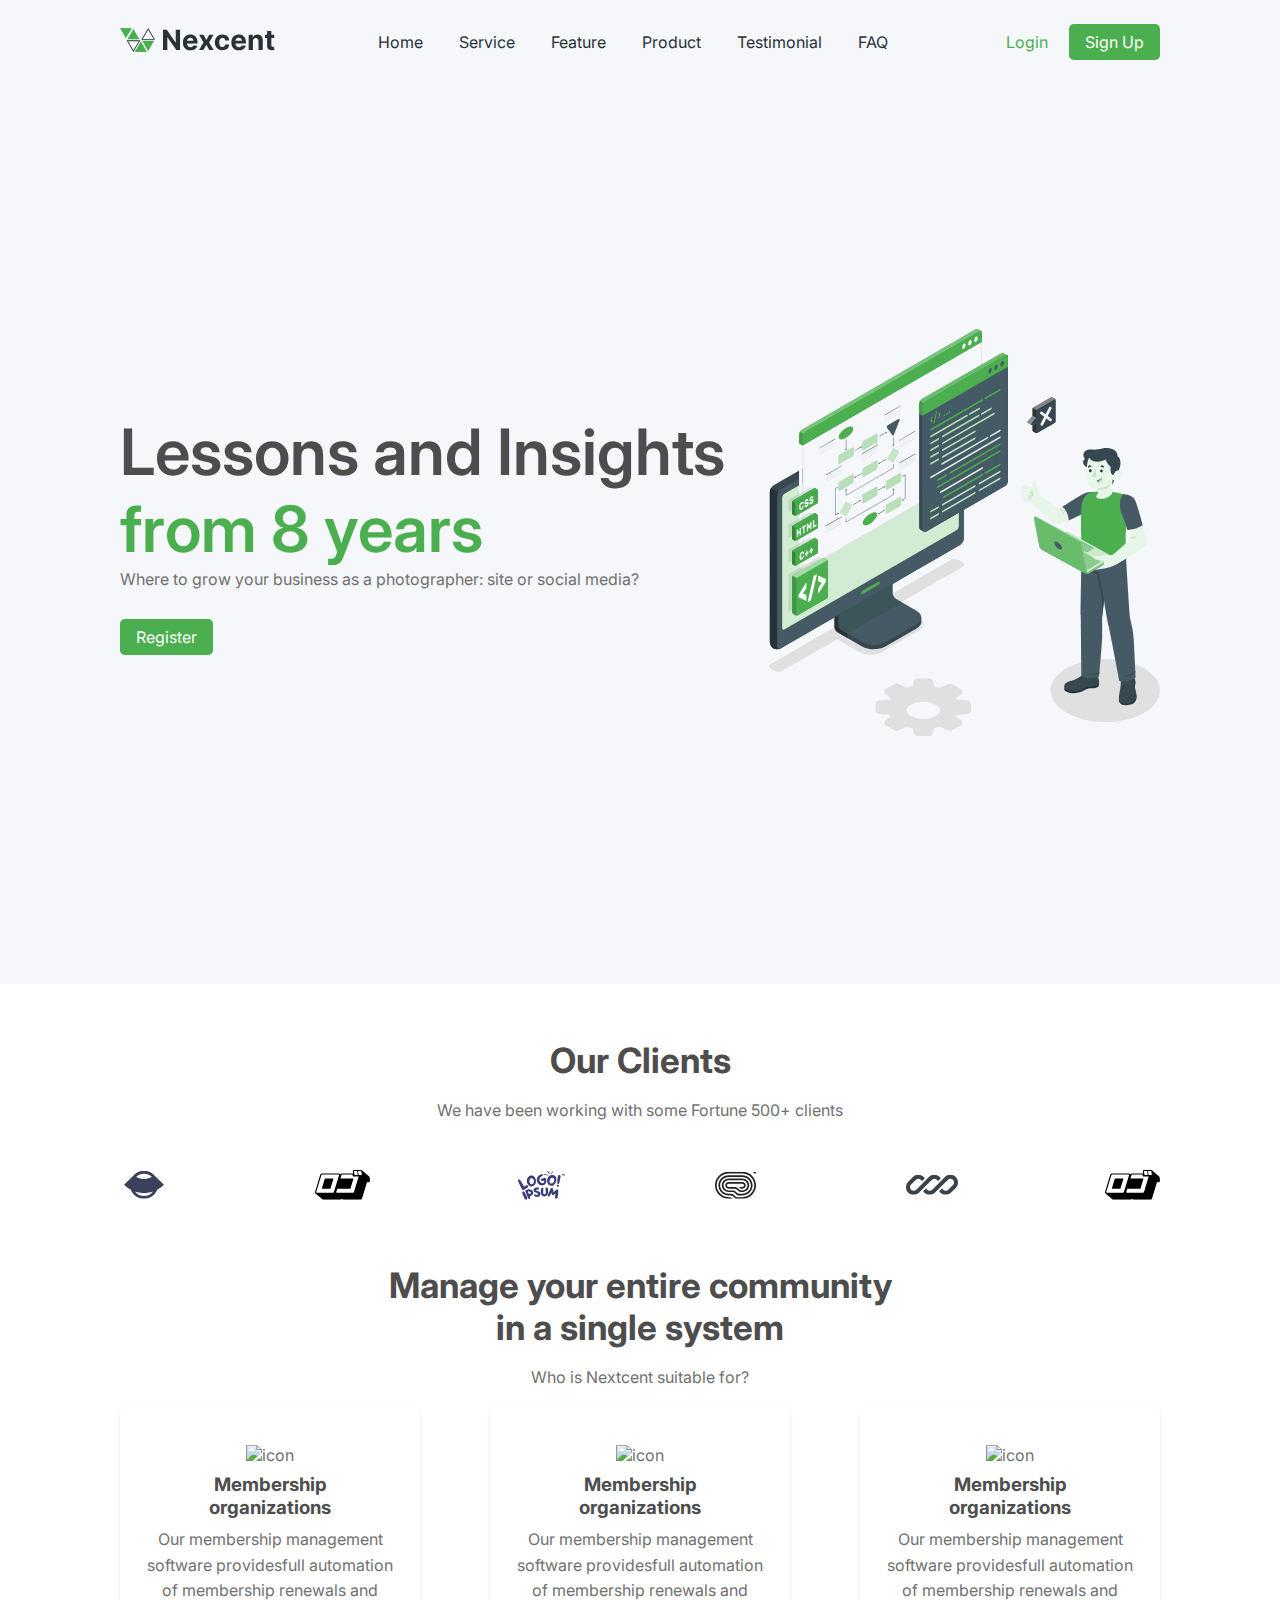
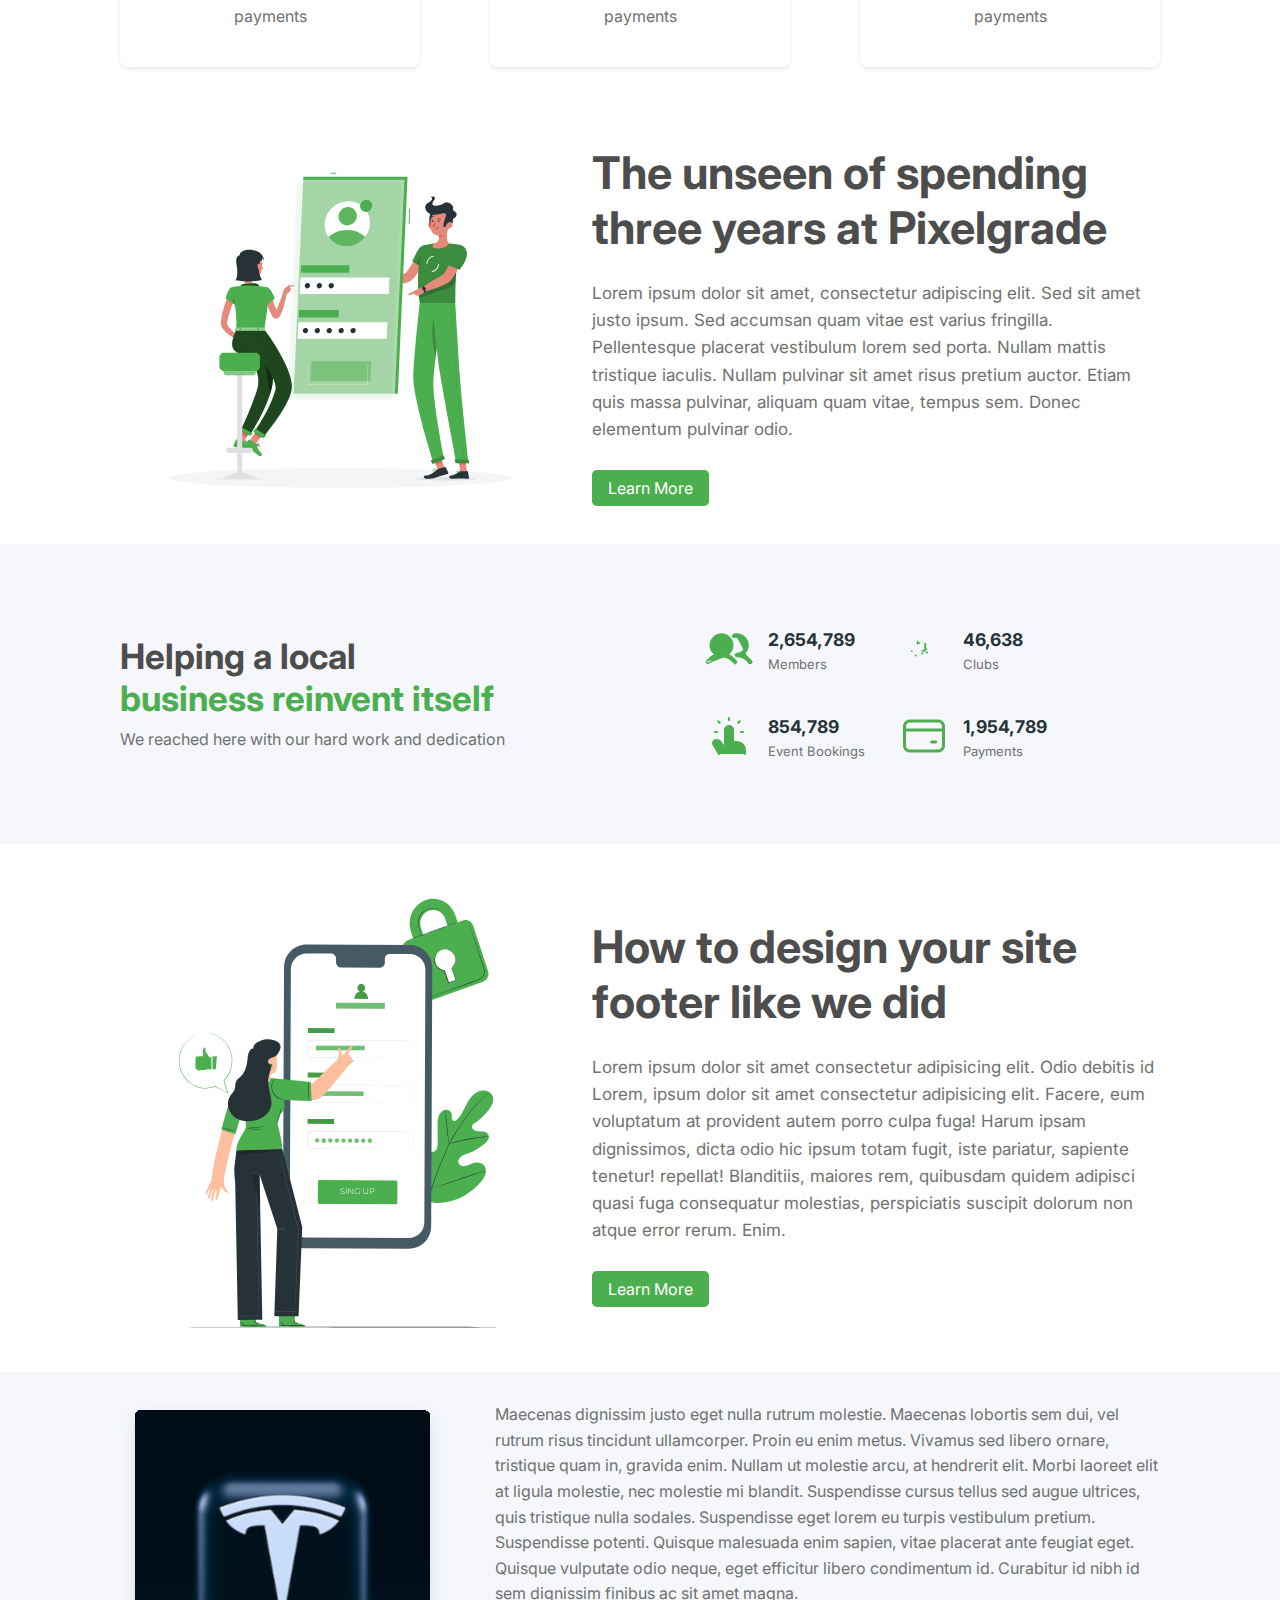
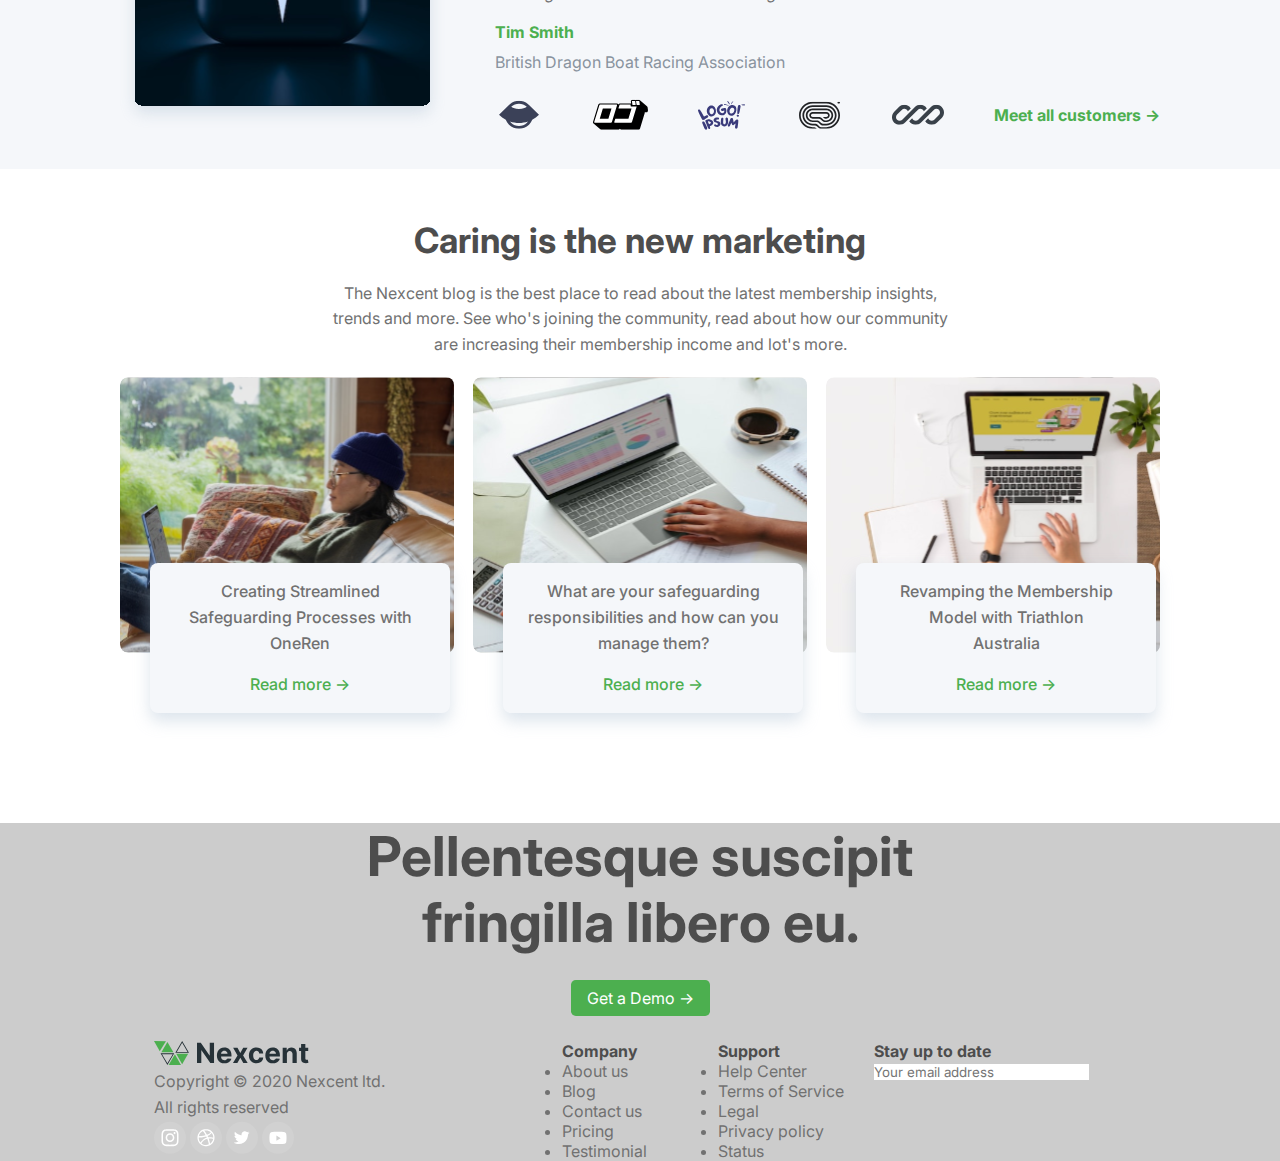
==== commit 633cc0e1: "almost done" ====
--- a/index.html
+++ b/index.html
@@ -168,9 +168,9 @@
       </div>
     </section>
     <section class="container tesla">
-      <div>
-        <img src="images/tesla-img.svg" alt="tesla logo" class="tesla-img" />
-      </div>
+      <!-- <div> -->
+      <img src="images/tesla-img.svg" alt="tesla logo" class="tesla-img" />
+      <!-- </div> -->
       <div>
         <p>
           Maecenas dignissim justo eget nulla rutrum molestie. Maecenas lobortis
@@ -234,5 +234,49 @@
         </div>
       </div>
     </section>
+    <footer class="container footer">
+      <h3>
+        Pellentesque suscipit <br />
+        fringilla libero eu.
+      </h3>
+      <a href="#">Get a Demo &rarr;</a>
+      <div class="foot-block">
+        <div class="flex-divs">
+          <img src="images/Logo.svg" alt="Nexcent logo" />
+          <p>Copyright &copy; 2020 Nexcent ltd.</p>
+          <p>All rights reserved</p>
+          <div class="footer-logos">
+            <img src="images/social-icon-1.svg" alt="affiliates logo" />
+            <img src="images/social-icon-2.svg" alt="affiliates logo" />
+            <img src="images/social-icon-3.svg" alt="affiliates logo" />
+            <img src="images/social-icon-4.svg" alt="affiliates logo" />
+          </div>
+        </div>
+        <div class="flex-divs">
+          <h4>Company</h4>
+          <ul>
+            <li>About us</li>
+            <li>Blog</li>
+            <li>Contact us</li>
+            <li>Pricing</li>
+            <li>Testimonial</li>
+          </ul>
+        </div>
+        <div class="flex-divs">
+          <h4>Support</h4>
+          <ul>
+            <li>Help Center</li>
+            <li>Terms of Service</li>
+            <li>Legal</li>
+            <li>Privacy policy</li>
+            <li>Status</li>
+          </ul>
+        </div>
+        <div class="flex-divs">
+          <h4>Stay up to date</h4>
+          <input type="text" placeholder="Your email address" />
+        </div>
+      </div>
+    </footer>
   </body>
 </html>
--- a/style.css
+++ b/style.css
@@ -246,10 +246,10 @@
 
 .tesla {
   display: flex;
-
+  padding-bottom: 30px;
   gap: 50px;
   padding-top: 30px;
-  margin-bottom: 20px;
+  margin-bottom: 50px;
   background-color: var(--Silver-color);
 }
 .tesla-img {
@@ -280,6 +280,7 @@
   display: flex;
   flex-direction: column;
   gap: 20px;
+  padding-bottom: 170px;
 }
 .position {
   display: flex;
@@ -297,6 +298,7 @@
   text-align: center;
   align-items: center;
   font-weight: 500;
+  box-shadow: 0 8px 16px #abbed169;
 
   position: absolute;
   bottom: 0;
@@ -325,3 +327,27 @@
   background-size: cover;
 }
 /* box-shadow: 0 12px 24px rgba(0, 0, 0, 0.25); */
+
+.footer {
+  display: flex;
+  flex-direction: column;
+  gap: 25px;
+  background-color: #ccc;
+  align-items: center;
+}
+.foot-block {
+  display: grid;
+  grid-template-columns: 3fr 1fr 1fr 2fr;
+  column-gap: 30px;
+}
+.footer h3 {
+  font-size: 55px;
+  text-align: center;
+}
+.footer a {
+  background-color: var(--Primary-color);
+  color: #ffffff;
+  padding: 0.5rem 1rem;
+  border-radius: 0.3rem;
+  display: inline-block;
+}
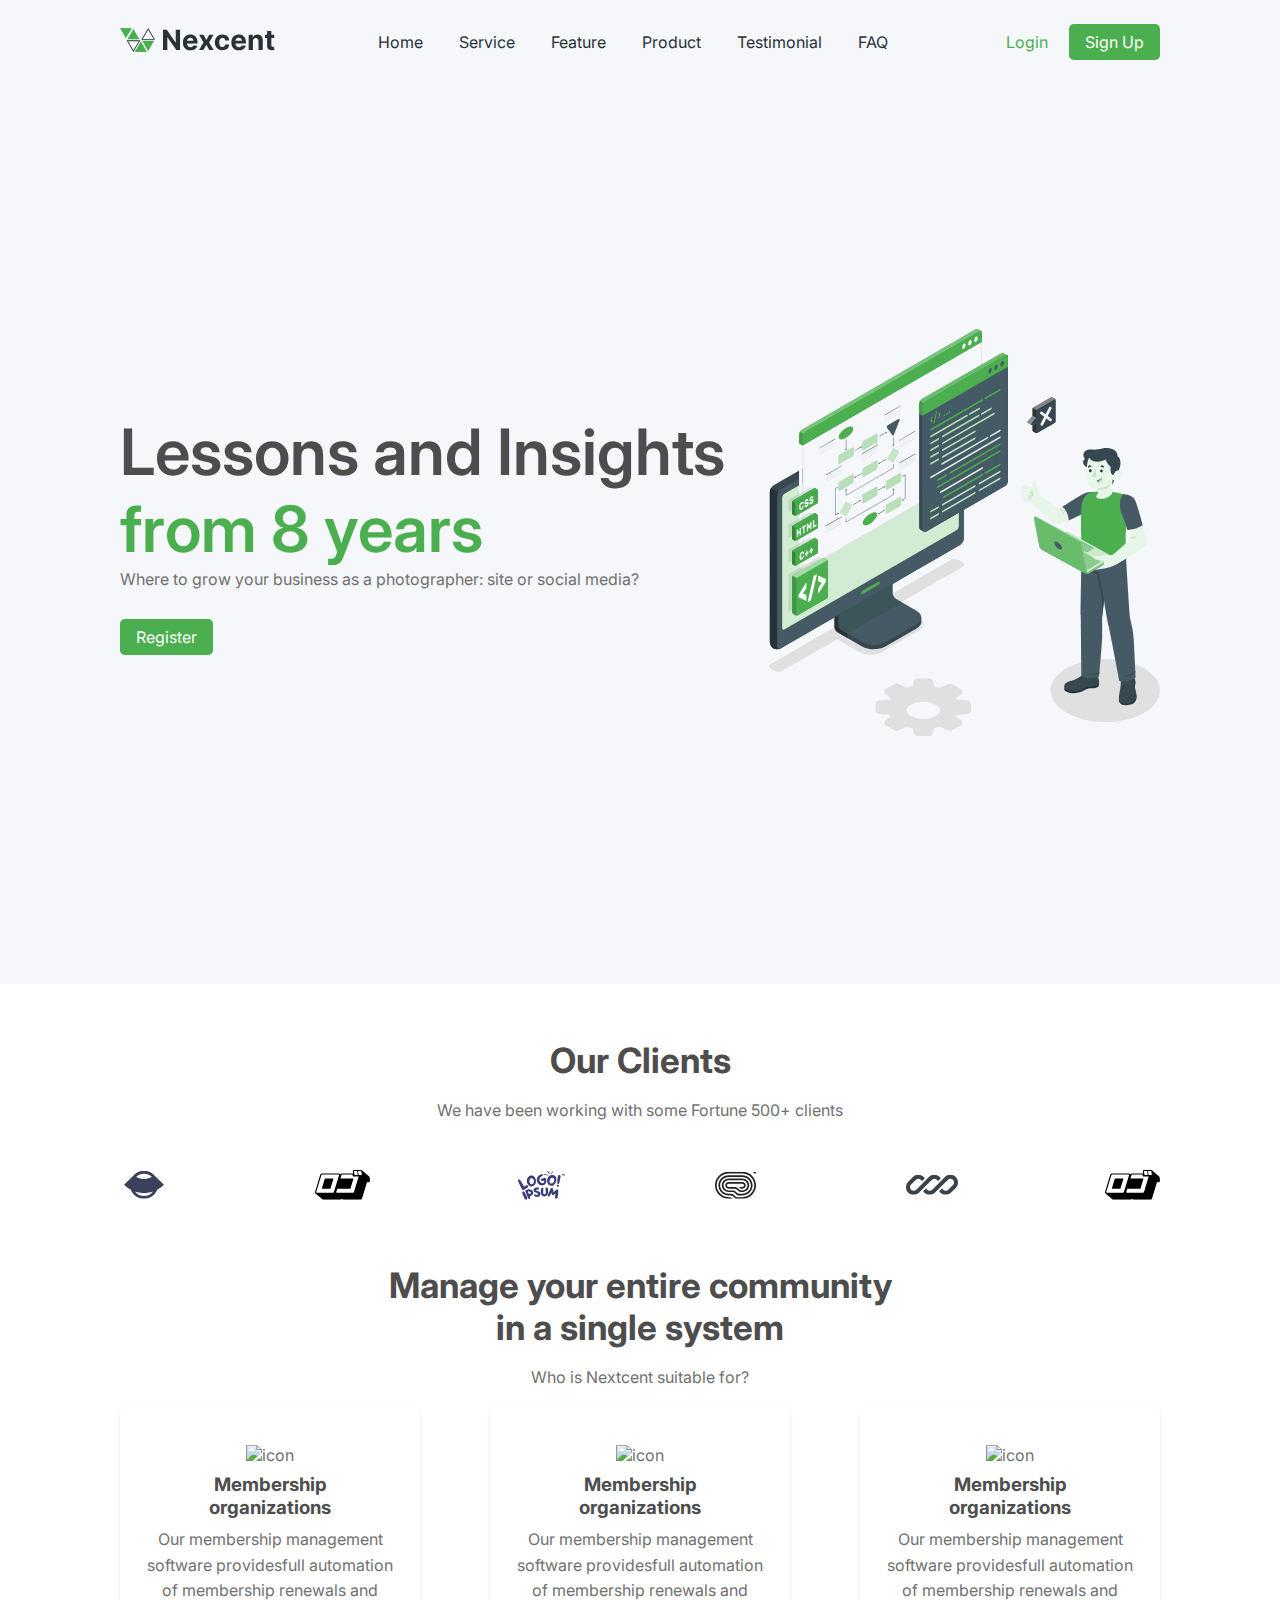
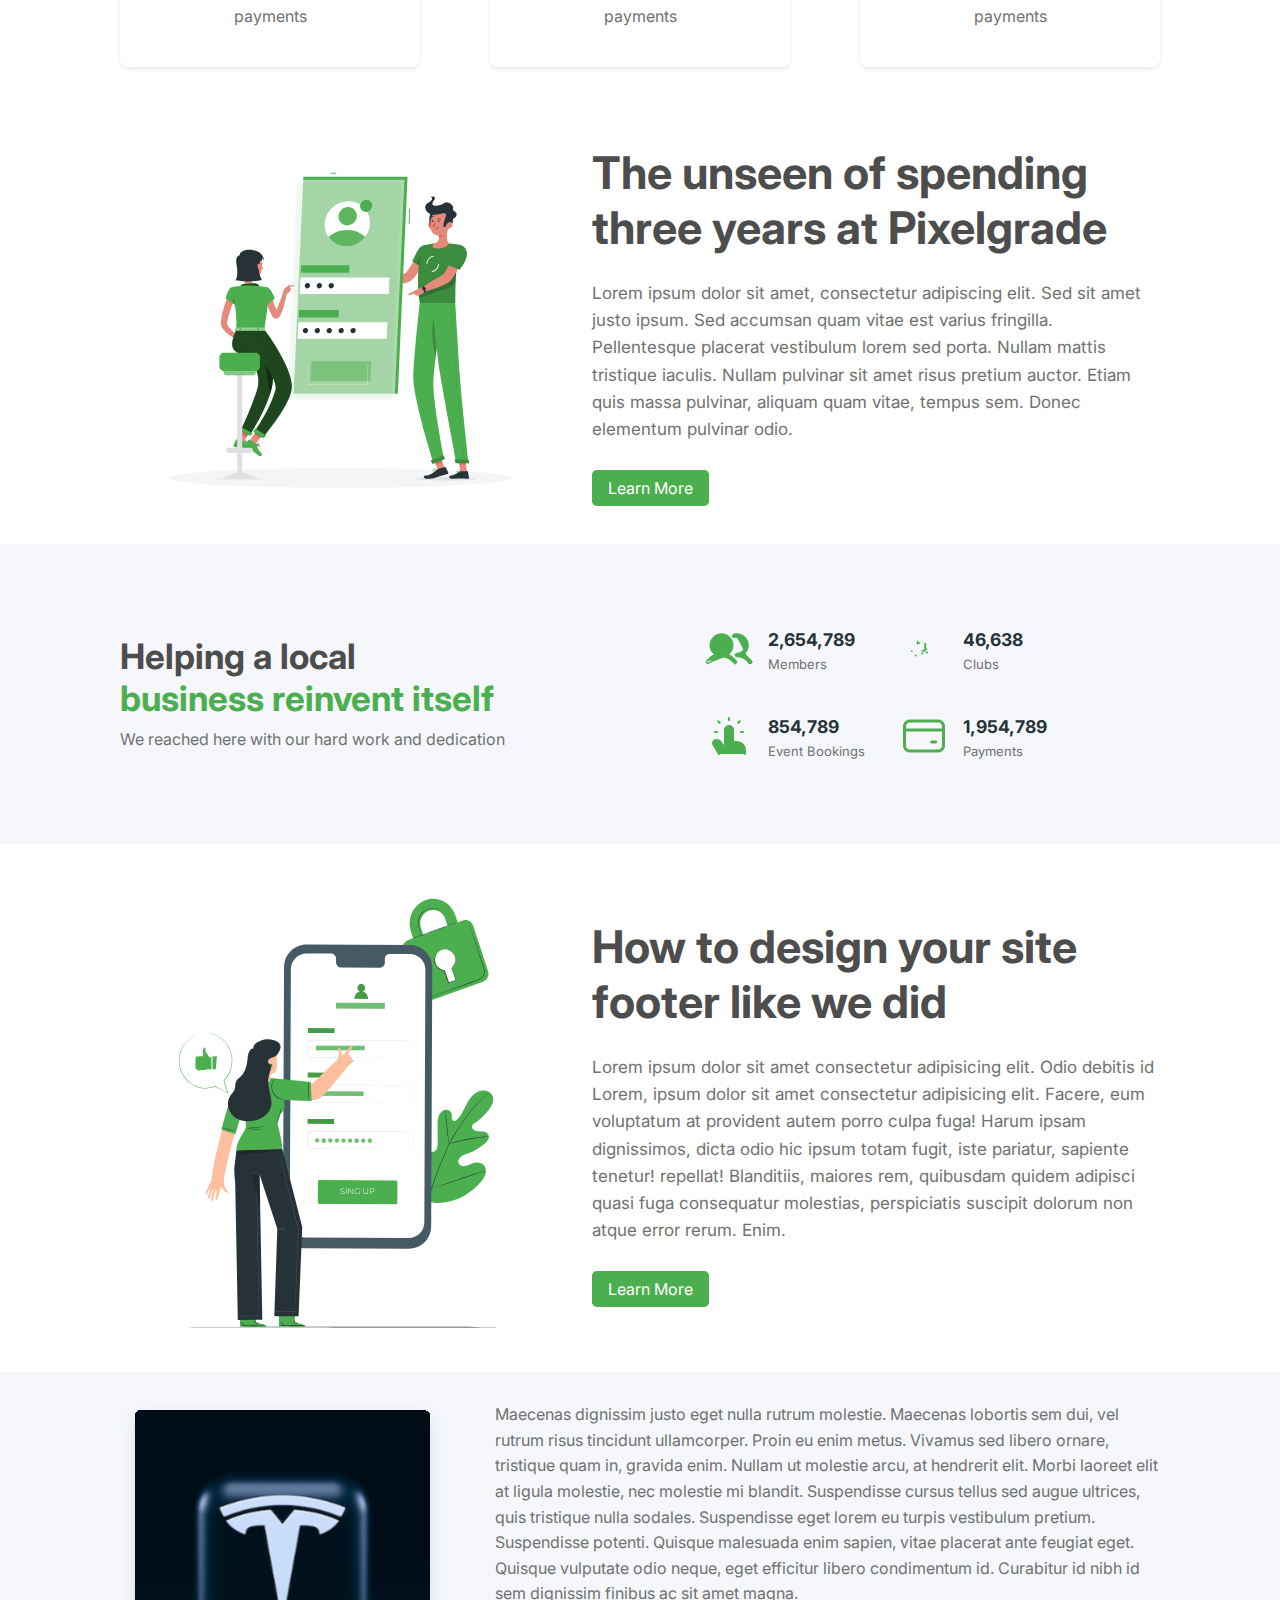
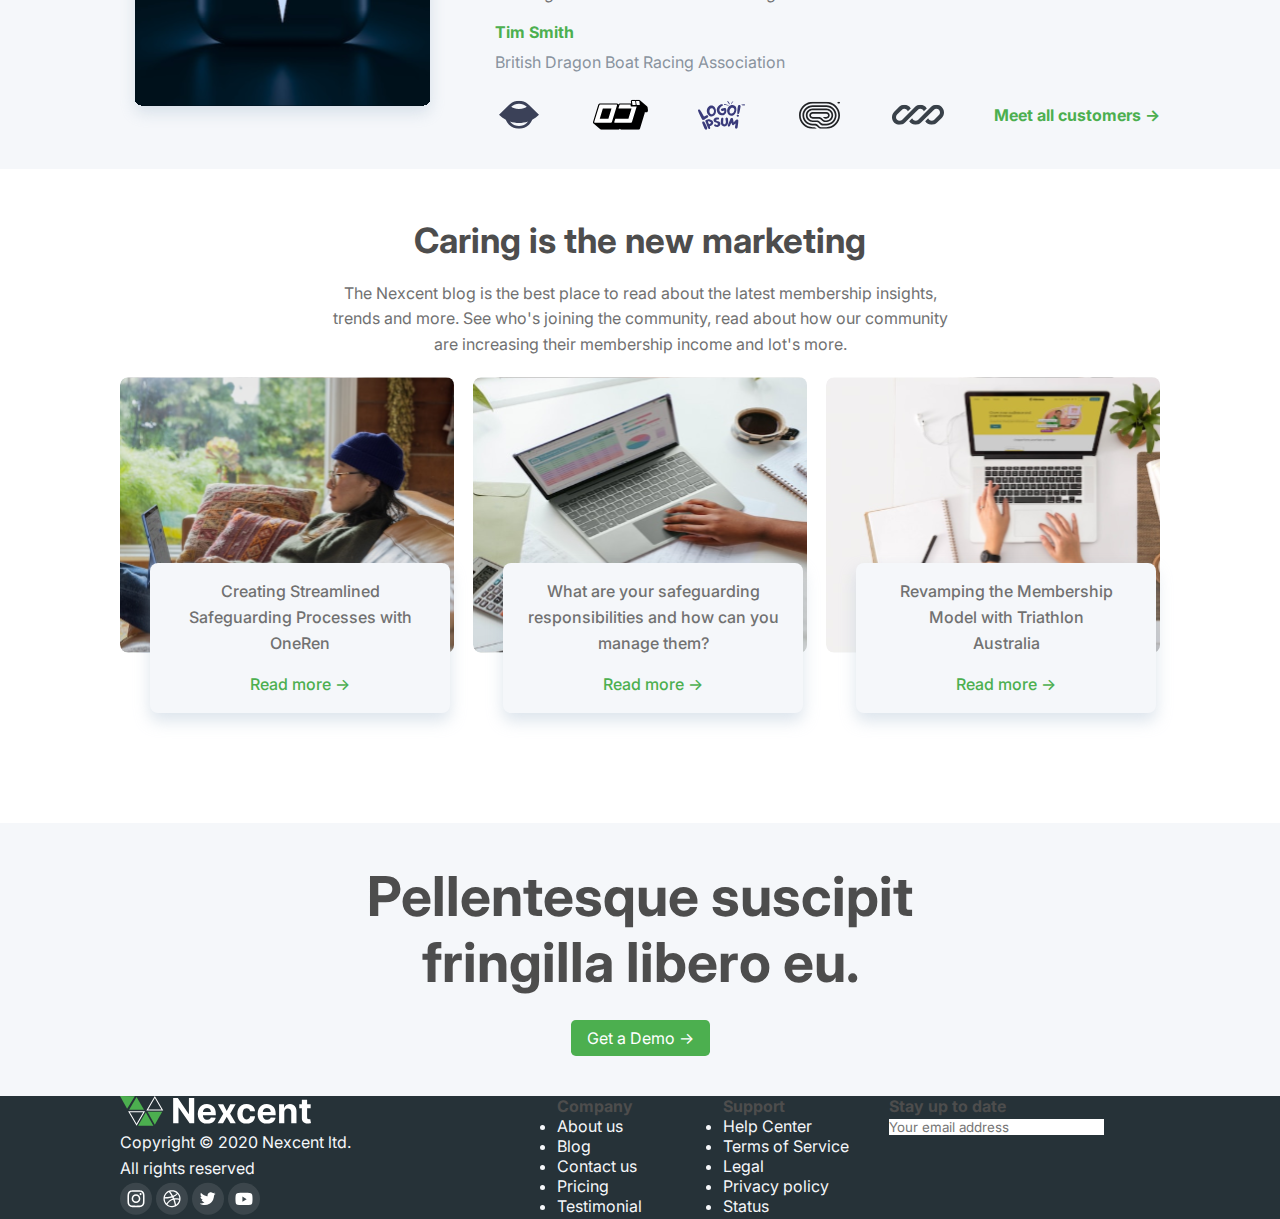
==== commit ad830292: "almost" ====
--- a/index.html
+++ b/index.html
@@ -234,48 +234,50 @@
         </div>
       </div>
     </section>
-    <footer class="container footer">
+    <section class="container demo">
       <h3>
         Pellentesque suscipit <br />
         fringilla libero eu.
       </h3>
       <a href="#">Get a Demo &rarr;</a>
-      <div class="foot-block">
-        <div class="flex-divs">
-          <img src="images/Logo.svg" alt="Nexcent logo" />
+    </section>
+    <footer class="container footer">
+      <div class="flex-divs nexcent">
+        <img src="images/white-logo.svg" alt="Nexcent logo" />
+        <div class="p-div">
           <p>Copyright &copy; 2020 Nexcent ltd.</p>
           <p>All rights reserved</p>
-          <div class="footer-logos">
-            <img src="images/social-icon-1.svg" alt="affiliates logo" />
-            <img src="images/social-icon-2.svg" alt="affiliates logo" />
-            <img src="images/social-icon-3.svg" alt="affiliates logo" />
-            <img src="images/social-icon-4.svg" alt="affiliates logo" />
-          </div>
-        </div>
-        <div class="flex-divs">
-          <h4>Company</h4>
-          <ul>
-            <li>About us</li>
-            <li>Blog</li>
-            <li>Contact us</li>
-            <li>Pricing</li>
-            <li>Testimonial</li>
-          </ul>
-        </div>
-        <div class="flex-divs">
-          <h4>Support</h4>
-          <ul>
-            <li>Help Center</li>
-            <li>Terms of Service</li>
-            <li>Legal</li>
-            <li>Privacy policy</li>
-            <li>Status</li>
-          </ul>
-        </div>
-        <div class="flex-divs">
-          <h4>Stay up to date</h4>
-          <input type="text" placeholder="Your email address" />
-        </div>
+        </div>
+        <div class="footer-logos">
+          <img src="images/social-icon-1.svg" alt="affiliates logo" />
+          <img src="images/social-icon-2.svg" alt="affiliates logo" />
+          <img src="images/social-icon-3.svg" alt="affiliates logo" />
+          <img src="images/social-icon-4.svg" alt="affiliates logo" />
+        </div>
+      </div>
+      <div class="flex-divs">
+        <h4>Company</h4>
+        <ul>
+          <li>About us</li>
+          <li>Blog</li>
+          <li>Contact us</li>
+          <li>Pricing</li>
+          <li>Testimonial</li>
+        </ul>
+      </div>
+      <div class="flex-divs">
+        <h4>Support</h4>
+        <ul>
+          <li>Help Center</li>
+          <li>Terms of Service</li>
+          <li>Legal</li>
+          <li>Privacy policy</li>
+          <li>Status</li>
+        </ul>
+      </div>
+      <div class="flex-divs">
+        <h4>Stay up to date</h4>
+        <input type="text" placeholder="Your email address" />
       </div>
     </footer>
   </body>
--- a/style.css
+++ b/style.css
@@ -328,26 +328,32 @@
 }
 /* box-shadow: 0 12px 24px rgba(0, 0, 0, 0.25); */
 
+.demo {
+  display: flex;
+  flex-direction: column;
+  gap: 25px;
+  background-color: var(--Silver-color);
+  align-items: center;
+  padding-bottom: 40px;
+  padding-top: 40px;
+}
 .footer {
-  display: flex;
-  flex-direction: column;
-  gap: 25px;
-  background-color: #ccc;
-  align-items: center;
-}
-.foot-block {
   display: grid;
   grid-template-columns: 3fr 1fr 1fr 2fr;
   column-gap: 30px;
-}
-.footer h3 {
+  background-color: var(--Neutral-black-color);
+}
+.demo h3 {
   font-size: 55px;
   text-align: center;
 }
-.footer a {
+.demo a {
   background-color: var(--Primary-color);
   color: #ffffff;
   padding: 0.5rem 1rem;
   border-radius: 0.3rem;
   display: inline-block;
 }
+.flex-divs {
+  color: var(--Silver-color);
+}
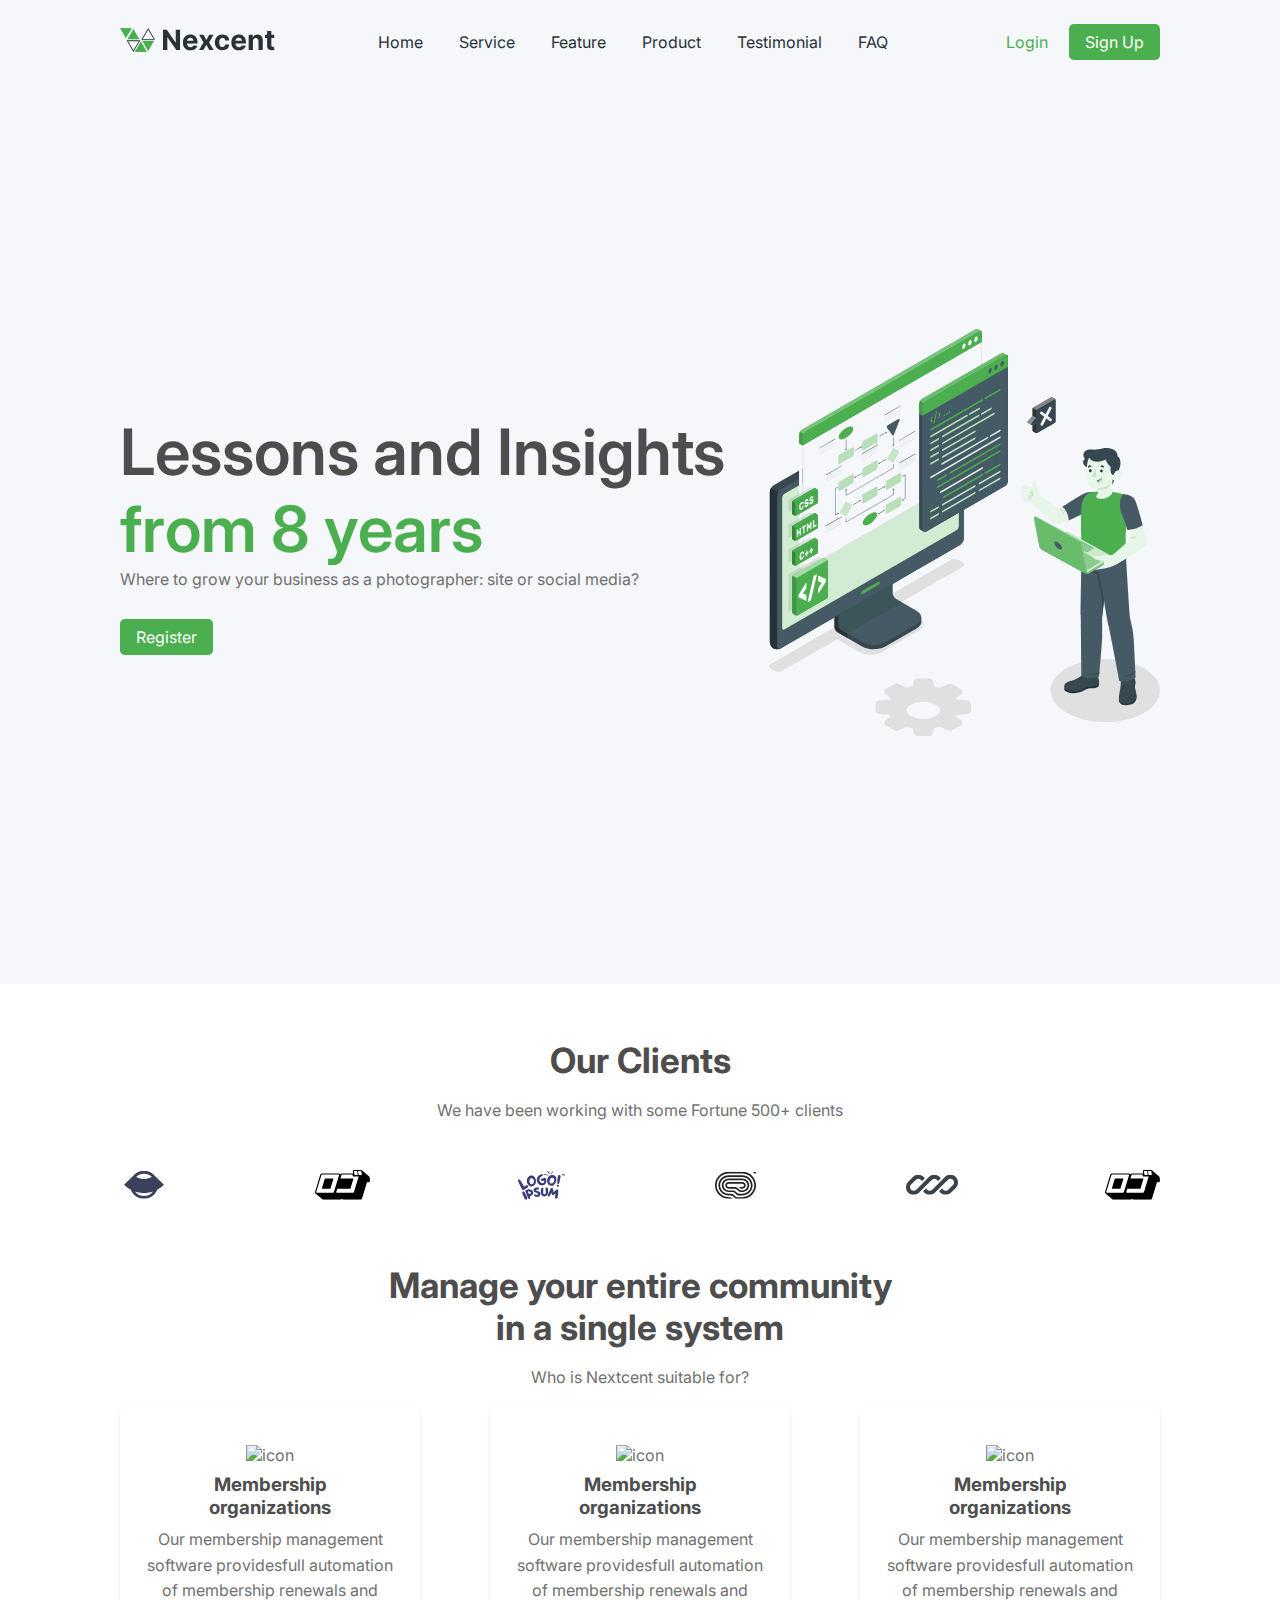
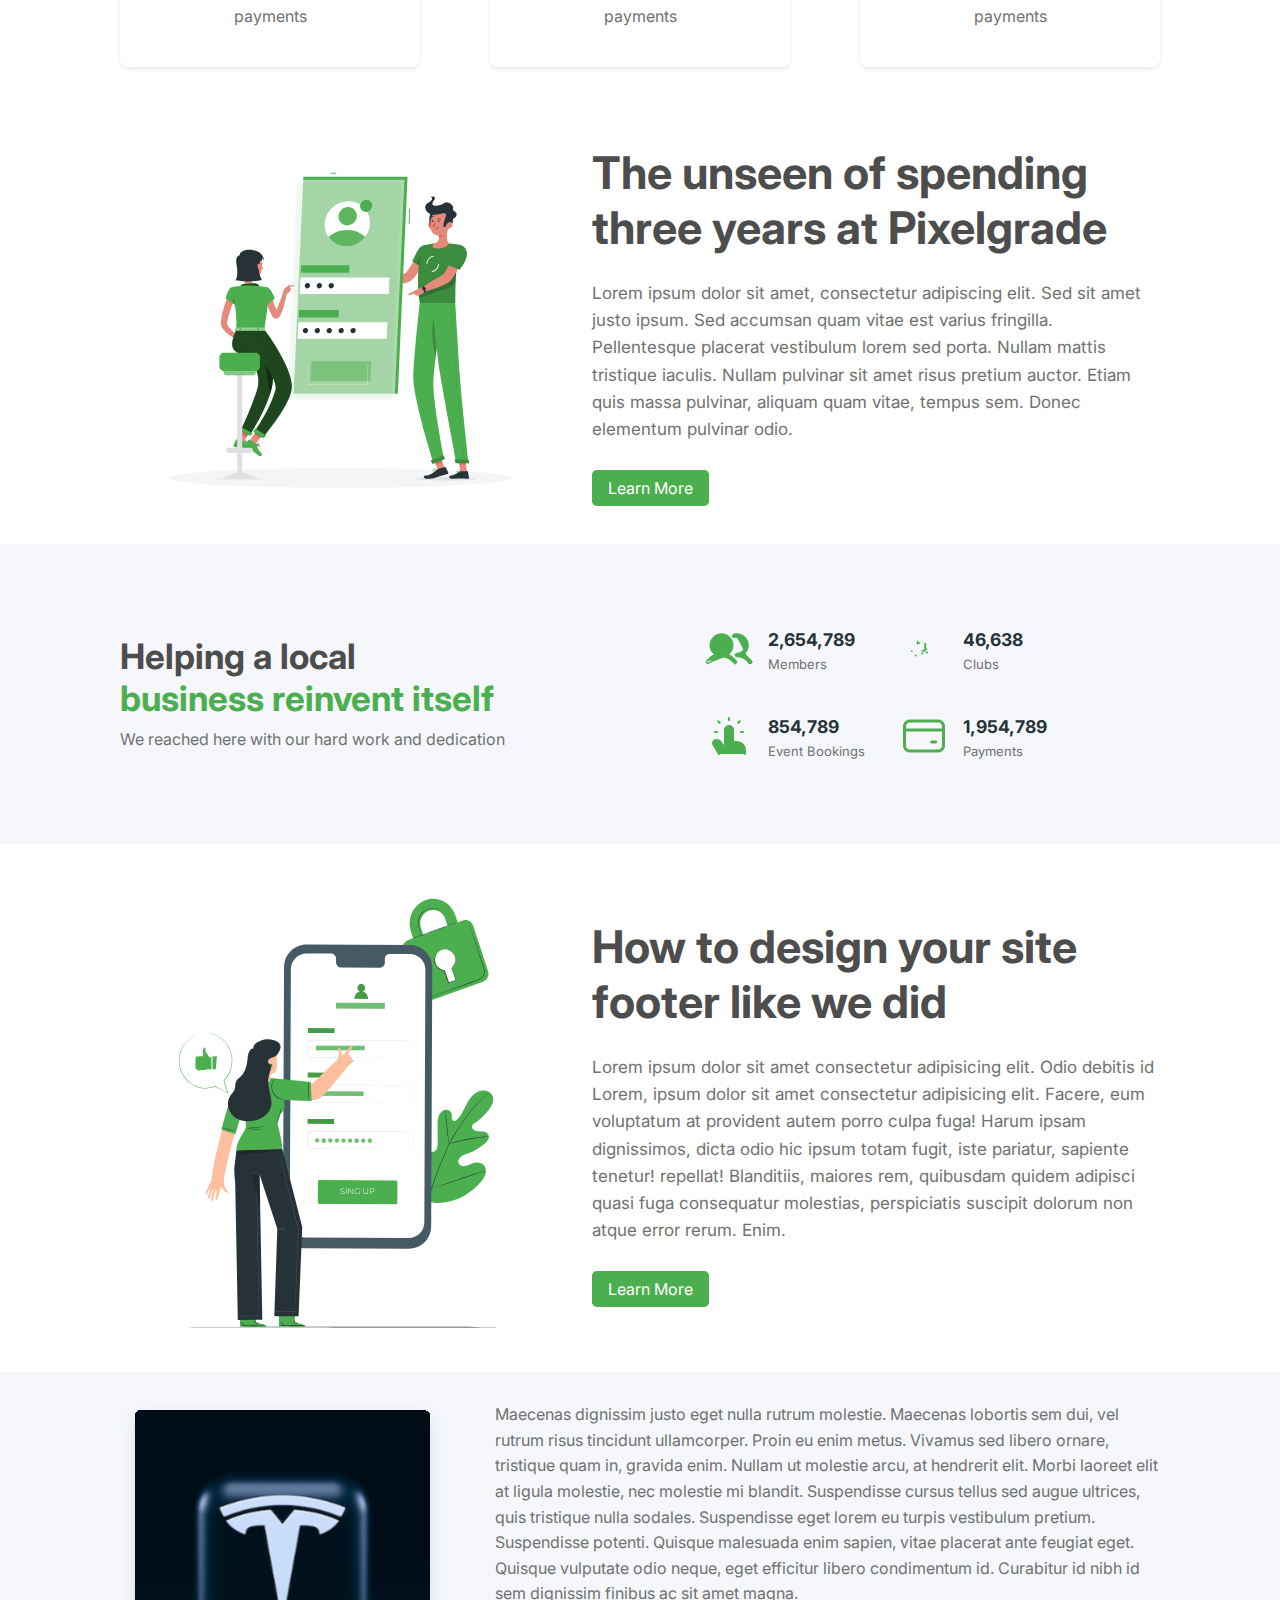
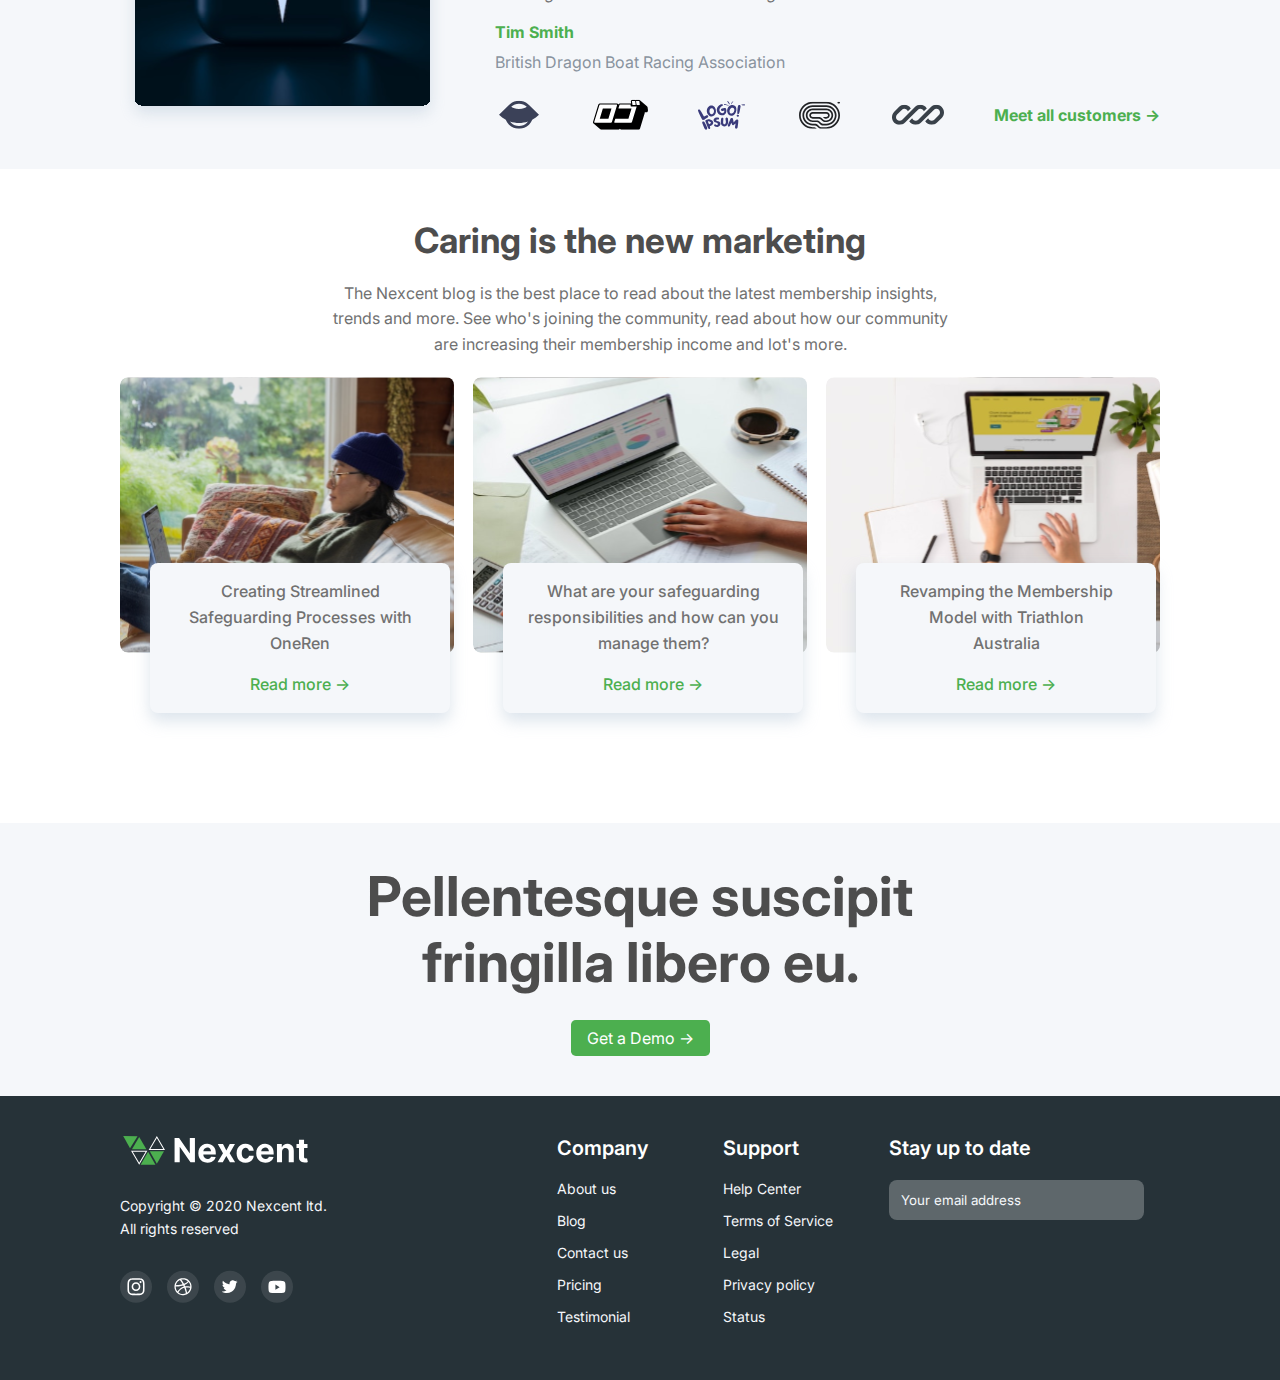
==== commit 3e9b857f: "Done" ====
--- a/index.html
+++ b/index.html
@@ -243,7 +243,12 @@
     </section>
     <footer class="container footer">
       <div class="flex-divs nexcent">
-        <img src="images/white-logo.svg" alt="Nexcent logo" />
+        <img
+          src="images/white-logo.svg"
+          alt="Nexcent logo"
+          width="191px"
+          height="29px"
+        />
         <div class="p-div">
           <p>Copyright &copy; 2020 Nexcent ltd.</p>
           <p>All rights reserved</p>
--- a/style.css
+++ b/style.css
@@ -342,6 +342,9 @@
   grid-template-columns: 3fr 1fr 1fr 2fr;
   column-gap: 30px;
   background-color: var(--Neutral-black-color);
+  padding-top: 40px;
+  padding-bottom: 40px;
+  text-align: left;
 }
 .demo h3 {
   font-size: 55px;
@@ -356,4 +359,39 @@
 }
 .flex-divs {
   color: var(--Silver-color);
-}
+  font-size: 14px;
+  font-weight: 400;
+}
+.nexcent {
+  display: flex;
+  flex-direction: column;
+  gap: 30px;
+}
+h4 {
+  font-size: 20px;
+  font-weight: 600;
+  color: #fff;
+  margin-bottom: 20px;
+}
+footer li {
+  margin-bottom: 15px;
+}
+footer ul {
+  list-style: none;
+}
+footer input {
+  border: none;
+  border-radius: 8px;
+  padding: 12px;
+  width: 255px;
+  height: 40px;
+  background-color: #ffffff42;
+  color: #fff;
+}
+::placeholder {
+  color: var(--Silver-color);
+}
+.footer-logos {
+  display: flex;
+  gap: 15px;
+}
